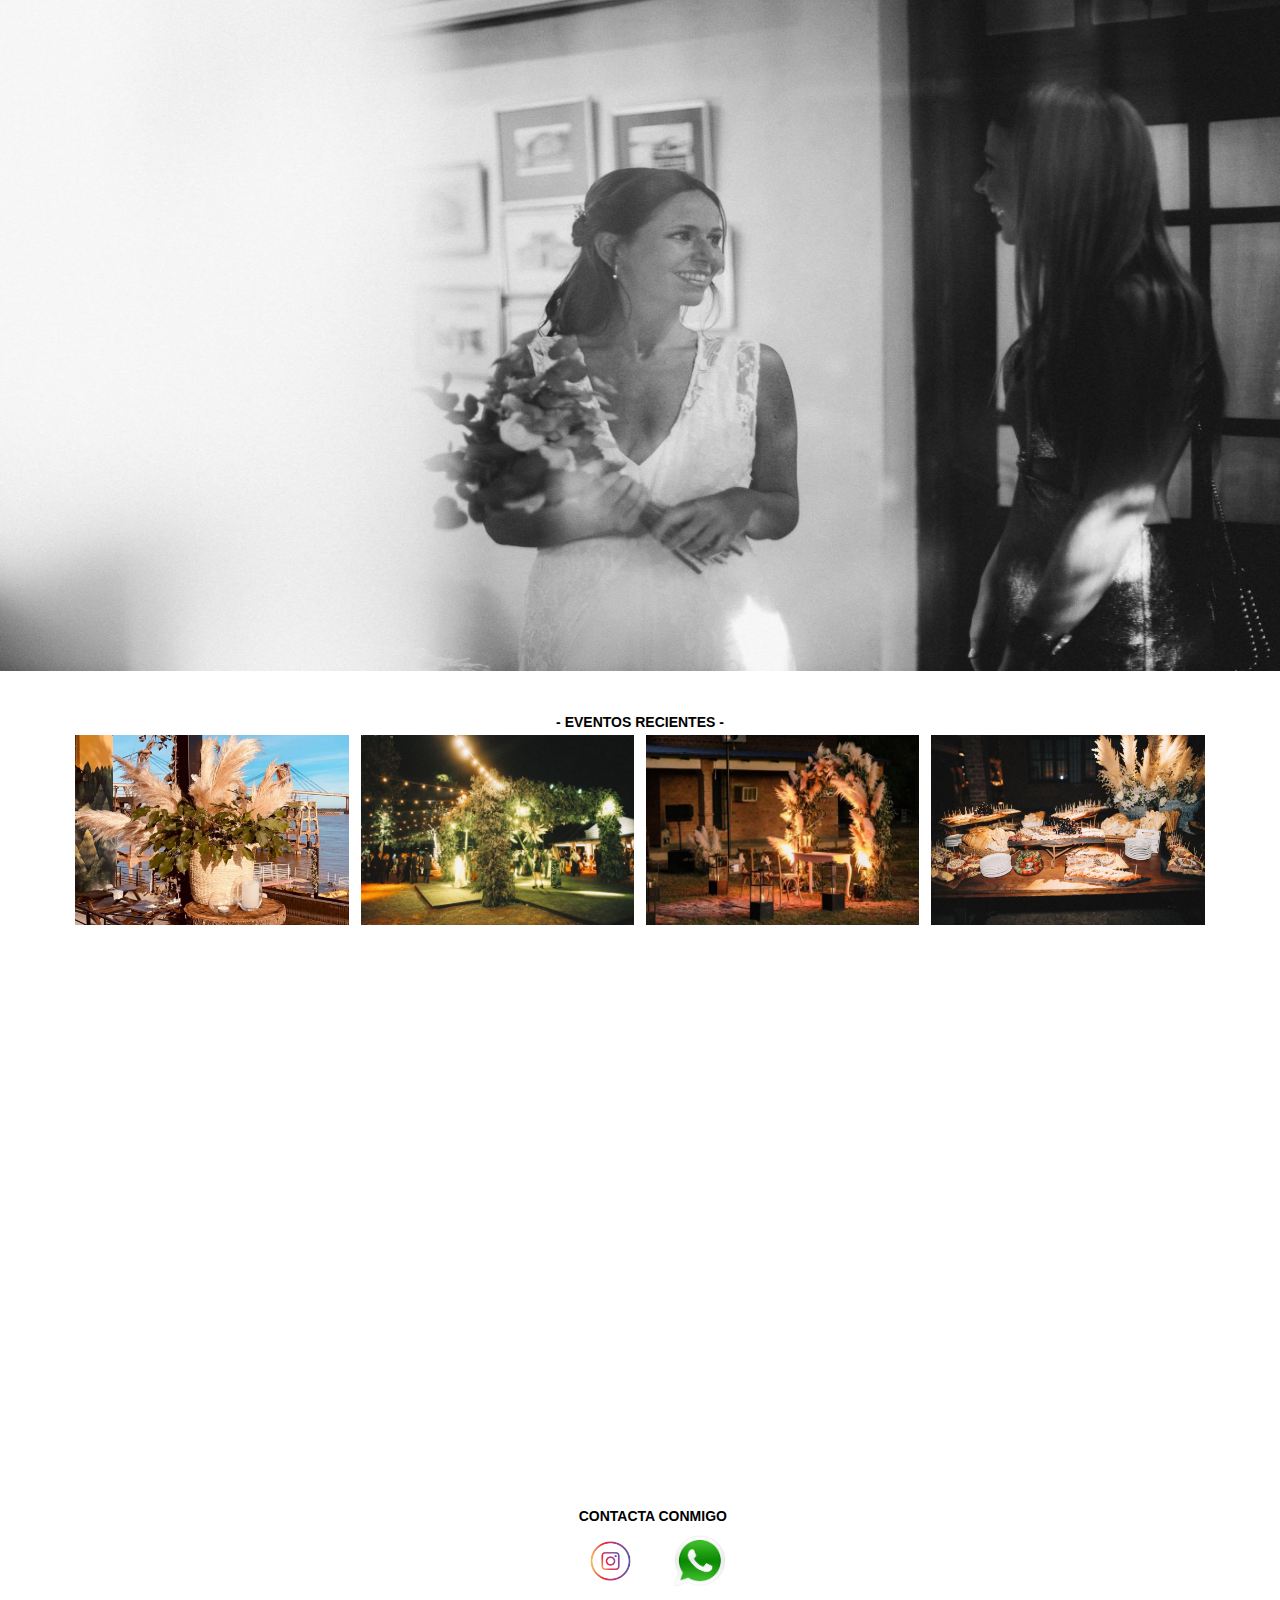
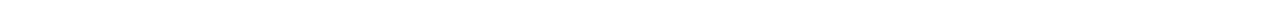
==== index.html @ c1db095c "cambios" ====
<!DOCTYPE html>
<html lang="en">
<head>
    <meta charset="UTF-8">
    <meta http-equiv="X-UA-Compatible" content="IE=edge">
    <meta name="viewport" content="width=device-width, initial-scale=1.0">
    <link href="https://cdn.jsdelivr.net/npm/bootstrap@5.2.0-beta1/dist/css/bootstrap.min.css" rel="stylesheet" integrity="sha384-0evHe/X+R7YkIZDRvuzKMRqM+OrBnVFBL6DOitfPri4tjfHxaWutUpFmBp4vmVor" crossorigin="anonymous">
    <meta name="description" content="Pagina Web de eventos, Web de casamientos, Wedding & Event Planners">
    <meta name="keywords" content="Casamientos, Wedding, Event, Eventos, Wedding planner, Event Planner">
    <title>BAB Eventos</title>
    <link rel="apple-touch-icon" sizes="180x180" href="./assets/img/favicon_io/apple-touch-icon.png">
    <link rel="icon" type="image/png" sizes="32x32" href="./assets/img/favicon_io/favicon-32x32.png">
    <link rel="icon" type="image/png" sizes="16x16" href="../assets/img/favicon_io/favicon-16x16.png">
    <link rel="manifest" href="./assets/img/favicon_io/site.webmanifest">
    <link rel="stylesheet" href="https://cdnjs.cloudflare.com/ajax/libs/animate.css/4.1.1/animate.min.css"/>
    <link href="https://unpkg.com/aos@2.3.1/dist/aos.css" rel="stylesheet">
    <link rel="stylesheet" href="../assets/style/home2.css">
</head>

<body>
  
  <!-- INICIO MAIN -->
  <main>
    <nav class="navbar navbar-expand-lg sticky-top .text-white">
      <div class="container-fluid "> 
        <a class="navbar-brand" href="../index.html">
          <img src="../assets/img/favicon_io/image2.png" alt="" width="75" height="75" class="d-inline-block">
        </a>
        <button class="navbar-toggler" type="button" data-bs-toggle="collapse" data-bs-target="#navbarSupportedContent" aria-controls="navbarSupportedContent" aria-expanded="false" aria-label="Toggle navigation">
          <span class="navbar-toggler-icon"></span>
        </button>
        <div class="collapse navbar-collapse" id="navbarSupportedContent">
          <ul class="navbar-nav me-auto mb-lg-0">
            <li class="nav-item dropdown">
              <a class="nav-link dropdown-toggle" role="button" data-bs-toggle="dropdown" aria-expanded="false">
                GALERIA
              </a>
                <ul class="dropdown-menu">
                  <li>
                    <li>
                      <a class="dropdown-item" href="./sections/eventos.html"> Eventos </a>
                    </li>
                  <li>
                    <a class="dropdown-item" href="./sections/servicios.html"> Deco & Servicios </a>
                  </li>
                </ul>
            <li class="nav-item">
                <a class="nav-link" href="./sections/faq.html">PREGUNTAS FRECUENTES</a>
              </li>
            <li class="nav-item">
              <a class="nav-link" aria-current="page" href="./sections/about.html">SOBRE BAB</a>
            </li>
            <li class="nav-item">
              <a class="nav-link" href="#contacto">CONTACTO</a>
            </li>
          </ul>
        </div>
      </div>
    </nav>
    
      <div class="main-img">
          <div class="contenedorimg  animate__animated animate__fadeIn">
            <img src="./assets/img/hor/preparativo_bn.jpeg" class="imgmain">
          </div>
       </div>


<!-- INICIO SECCION LO QUE HAGO -->
  <section>
      <div>
        <header>
          <h1 class="encabezado"> <a name="eventos">  - EVENTOS RECIENTES -  </a></h1>
        </header>
      </div>
      
        <div class="fotosmini" data-aos="fade-in" data-aos-easing="ease-out-cubic" data-aos-duration="2200">
          <div class="contenedorgrande">
            <div class="contenedor">
              <img class="img-sec" src="../assets/img/hor/deco_patagonia.jpeg" alt="">
            </div>
            <div class="contenedor">
              <img class="img-sec" src="../assets/img/hor/pergola.jpeg" alt="">
            </div>
          </div>
          <div class="contenedorgrande">
            <div class="contenedor">
              <img class="img-sec" src="../assets/img/hor/altar.jpeg" alt="">
            </div>
            <div class="contenedor">
              <img class="img-sec" src="../assets/img/hor/mesa_salada.jpeg" alt="" >
            </div>
          </div>
        </div>
      
  </section>

  <section>
    <div class="loquehago"> 
      <div class="imgdesc" data-aos="fade-right" data-aos-duration="2100">
        <img src="../assets/img/vert/preparativo.jpeg" class="preparativo" alt="">
      </div>

      <div data-aos="fade-up" data-aos-easing="ease-out-cubic" data-aos-duration="2000">
        <aside>
          <h2 class="descripcion">- LO QUE HAGO -</h2>
          <h2 class="descripcion">- Planificacion de Bodas & Eventos -</h2>
          <p class="parrafos"> Ocuparme de todos los trámites y decoración de exterior e interior, tratamientos de belleza, transporte, música, fotografía y vídeo, catering y mucho más. Le aconsejare sobre cómo mantener el equilibrio dentro de su presupuesto y seguir cumpliendo su idea de boda o evento. Haremos realidad el evento o boda que quieras. <br> <br> ¿Querés que tu día especial sea perfecto, sin estrés? ¡Todo lo que necesitas es un planificador de eventos!.</p><br>
          <h3 class="descripcion">- Encuentra el lugar ideal -</h3>
          <p class="parrafos">
          Te ayudaré a elegir el mejor lugar que se adapte a tu deseo, estilo, presupuesto, idea y sueño. Ya sea un evento pequeño con solo dos de ustedes o un par de amigos o si se trata de una boda o evento grande y lujosa
          </p><br>
          <h4 class="descripcion"> - Eventos Increibles - </h4>
          <p class="parrafos">Creo firmemente que cada pareja y cada boda es única. Deja que tu imaginación sea tu inspiración y asegúrese de compartir sus ideas y deseos conmigo para poder cumplirlos juntos. Cada evento es un desafío para crear cosas nuevas¿Empezamos a planificarlo?
          </p>
        </aside>
    </div>
    </div>
  
  </main>


  <!--INICIO CONTACTO-->
  <footer>
      <div class="contacto">
          <h5 class="titlecontacto"> <a name="contacto"></a> CONTACTA CONMIGO </h5>
          <div>
            <ul class="textcontacto">
              <li>
                <a href="https://www.instagram.com/bab_eventos/" target="blank"> <img src="../assets/img/favicon_io/instagrampng.png" class="imgcontacto" alt=""></a>
              </li>
              <li>
                <a href="https://walink.co/dd7690" target="blank"><img src="../assets/img/favicon_io/wpp.png" class="imgcontacto" alt=""></a>
              </li>
            </ul>
        </div>
      </div>
  </footer>
 




<!--SCRIPTS-->

    <script src="https://cdn.jsdelivr.net/npm/bootstrap@5.2.0-beta1/dist/js/bootstrap.bundle.min.js" integrity="sha384-pprn3073KE6tl6bjs2QrFaJGz5/SUsLqktiwsUTF55Jfv3qYSDhgCecCxMW52nD2" crossorigin="anonymous"></script>
    <script src="./assets/script/script.js"></script>
    <script src="https://unpkg.com/aos@2.3.1/dist/aos.js"></script>
    <script>
      AOS.init();
    </script>


</body>
</body>
</html>
---- assets/style/home2.css ----
*{
    margin: 0;
    box-sizing:border-box;
    font-family: sans-serif;
}

.navbar{
    background-color: rgba(255, 255, 255, 0.808);
    height: 80px;
    margin-bottom: 1.5%;
    text-align: center;
    justify-content: center;
}

.dropdown-menu{
    font-size: 15px;
}
.iconobab{
    width:85px;
    height:75px; 
}

div.container-fluid{
    width: 100%;
}

.collapse.navbar-collapse{
    background-color:0;
}

a:hover .imgcontacto {
    transition:all .5s ease-in-out;
}


a.nav-link:hover{

    color: rgb(0, 0, 0);
    -webkit-text-stroke: 0.2px rgb(255, 255, 255);
    transition:all .5s ease-in-out
}


.nav-link{
    color: rgb(0, 0, 0);
    -webkit-text-stroke: 0.5px rgb(255, 255, 255);
    font-size: 16px;
    margin-top: 6px;
    font-weight: 600;
    text-align: center;
    
}

.main-img{
    display: flex;
    flex-direction: row;
    width: 100%;
    justify-content: space-around;
    padding: auto;
    margin-top: -10%;
    margin-bottom: 3%;
}

.contenedorimg{
    width: 100%;
    height: 80%;
}

.imgmain{
    width: 100%;
    height: 700px;
}

.titulobio{
    text-align: center;
}

.fotosmini{
    display: flex ;
    flex-wrap: wrap;
    flex-direction: row;
    margin-bottom: 1rem;
    align-items: center;
    justify-content: center;
}

.contenedorgrande{
    display: flex;
    flex-direction: row;

}

.contenedor{
   width: 100%;
   margin:1%;
   height: 190px;
}

.img-sec{
    width: 100%;
    height:100%;
}


.encabezado{
    font-size: 14px;
    font-weight: bold;
    color: black;
    text-align: center;
}


.descripcion{
    color: black;
    font-weight: bold;
    font-size: 13px;
    text-justify: auto;
    width: 90%;
    margin-left: 5%;
    margin-bottom: 2%;
    margin-top: 4%;
}

.parrafos{
    text-align:justify;
    color: black;
    font-size: 13px;
    text-justify: auto;
    width: 90%;
    margin-left: 5%;
}

.loquehago{
    display: flex;
    flex-direction: row;
    justify-content: space-evenly;
    margin: 1%;
    padding: 1%;
}

.preparativo {
    width: 100%;
    height: 100%;
}


.imgcontacto{
    width: 6%;
    height: 6%;
    padding:10px ;
    
}

.contacto{
    display:inline;
    color: black;
    text-align: center;
}

.titlecontacto{
    text-align: center;
    font-size: 14px;
    font-weight: bold;
    color: black;
    margin-left: 2%;
}

.fotoeventos{
    display: flex;
    margin-top: 3%;
    margin-bottom: 3%;
}

.galeria{
    display: flex;
    align-items: center;
    justify-content: center;
}

.galeriafaq{
    margin-top: 5%;
    margin-bottom: 5%;
}

.imgfaq{
    height: 500px;
}
.preparativofaq{
    width: 300px;
}

ul {
    list-style-type: none;
    text-align: center;
  }
  
  li {
    display: inline;
    margin-right: 10px;
  }

  footer{
    margin-top: 3%;
    align-items: center;
  }


.galeria{
    display: flex;
    align-items: center;
    justify-content: center;
}


.galeriaimg{
    width: 550px;
    height: 380px;
    align-items: center;
    margin: auto;
}

main.galeria{
    display: flex;
    flex-wrap: wrap;
    align-items: center;
    justify-content: center;
    color: black;
}

img.galeriaimg{
    margin-bottom: 5%;
}

.aboutme{
    width: 70%;
    padding: auto;

}

.sobremi{
    text-align:justify;
    
}

.bio{
    display: flex;
    flex-wrap: wrap;
    align-items: center;
    justify-content: center;
    text-align: center;
}

.titulobio{
    margin-top: 5%;
    font-size: 15px;
    font-weight: bold;
}


@media only screen and (max-width:990px) {
  
    .navbar.navbar-expand-lg.sticky-top.text-white{
        background-color: rgb(0, 0, 0);
    }

    .navbar{
        margin-bottom: 5%;
        background-color: white;
    }

    a.nav-link{
        background-color: white;
        color: black;
    }

     .iconobab{
        width:100px;
        height:90px; 
    }

    button.navbar-toggler.collapsed{
        background-color: white;
    }

    div.container-fluid{background-color: white;}

     .contenedor{
        width: 100%;
     }

     .contenedorimg{
        height: 100%;
     }

     .fotosmini{
        flex-direction: column;
     }

     .fotoeventos{
        display: flex;
        width: 100%;
     }

    
    .imgmain{
        width: 100%;
        height: 70%;
      }

    .img-sec{
        width: 100%;
        height: 100%;
      }

    .contenedor{
        width: 100%;
    }

    .row{
        display: flex;
        flex-direction: column;
    }

    .loquehago{
        display: flex;
        flex-direction: column;
    }

    .galeriaimg{
        width:90%;
        height:90%;
      }

      
    .aboutme{
        width: 250px;
        padding: auto;
        padding: 0 auto; 
        }
 }

 @media only screen and (max-width:768px) {
    .navbar.navbar-expand-lg.sticky-top.text-white{
        background-color: rgb(0, 0, 0);
    }

    .navbar{
        margin-bottom: 5%;
        background-color: white;
    }

    a.nav-link{
        background-color: white;
        color: black;
    }

     .iconobab{
        width:100px;
        height:90px; 
    }

    button.navbar-toggler.collapsed{
        background-color: white;
    }

    div.container-fluid{background-color: white;}


     .fotosmini{
        display: flex;        
     }

     .contenedorgrande{
        justify-content: center;
        align-items: center;
     }

     .contenedor{
        width: 30%;
        height: 15%;
        display: flex;
        flex-direction: row;
     }

     .contenedorimg{
        width: 100%;
        height: 100%;
     }



     .main-img{
        display: flex;
        flex-direction: column;
        width: 100%;
        align-items: center;
        overflow: hidden;
    }

    .imgmain{
        width: 100%;
        height: 70%;
        margin-bottom: 5%;
      }

    .img-sec{
       width: 100%;
      }

    .imgcontacto{
        width: 15%;
    }

    footer{
        align-items: center;
    }

    .galeriaimg{
        width:100%;
        height:100%;
      }

    .fotoeventos{
        width: 90%;
        height: 90%;
        align-items: center;
    }

    .row.row-cols-2.justify-content-evenly{
        align-items: center;
        justify-content: center;
    }


    .aboutme{
        width: 350px;
        padding: auto;

        }
 }



 @media only screen and (max-width:425px) {
     
    .navbar.navbar-expand-lg.sticky-top.text-white{
        background-color: rgb(0, 0, 0);
    }

    .navbar{
        margin-bottom: 15%;
        background-color: white;
    }

    a.nav-link{
        background-color: white;
        color: black;
    }

    button.navbar-toggler.collapsed{
        background-color: white;
    }

    div.container-fluid{background-color: white;}

    .main-img{
        display: flex;
        flex-direction: column;
        width: 100%;
        align-items: center;
        overflow: hidden;
    }
    
    .imgmain{
        width: 100%;
        height: 300px;
        margin-bottom: 2%;
    }

    .contenedorimg{
        width: 100%;
        height: 100%;
    }
    
   
    .fotosmini{
        flex-direction:row;
        width: 100%;
        align-items: flex-start;

    }

   
    .contenedorgrande{
        display: flex;
        flex-wrap: wrap;
        flex-direction: row;
        width: 100%;
        height: 100%;
        justify-content: space-evenly;
        margin-left: -5%;
        align-items: center;
    }


    .loquehago{
        display: flex;
        flex-direction: column;
    }

    .galeriaimg{
        width:100%;
        height:100%;
        justify-content: center;
      }

    img.aboutme{
        width: 100%;
        padding: auto;
        margin-left: 0px;

        }

    .row.row-cols-2.justify-content-evenly{
        display: flex;
        flex-direction: column;
        align-content: center;
    }

    .fotoeventos{
        width: 90%;
    }


    .imgcontacto{
        width: 20%;
    }

    .img-sec{
        height: 100px;
        width: 150px;
    }

    footer{
        margin-top: 10%;
        align-items: center;
    }

    .aboutme{
        width: 200px;
        margin-left:-18%;

        }


 }
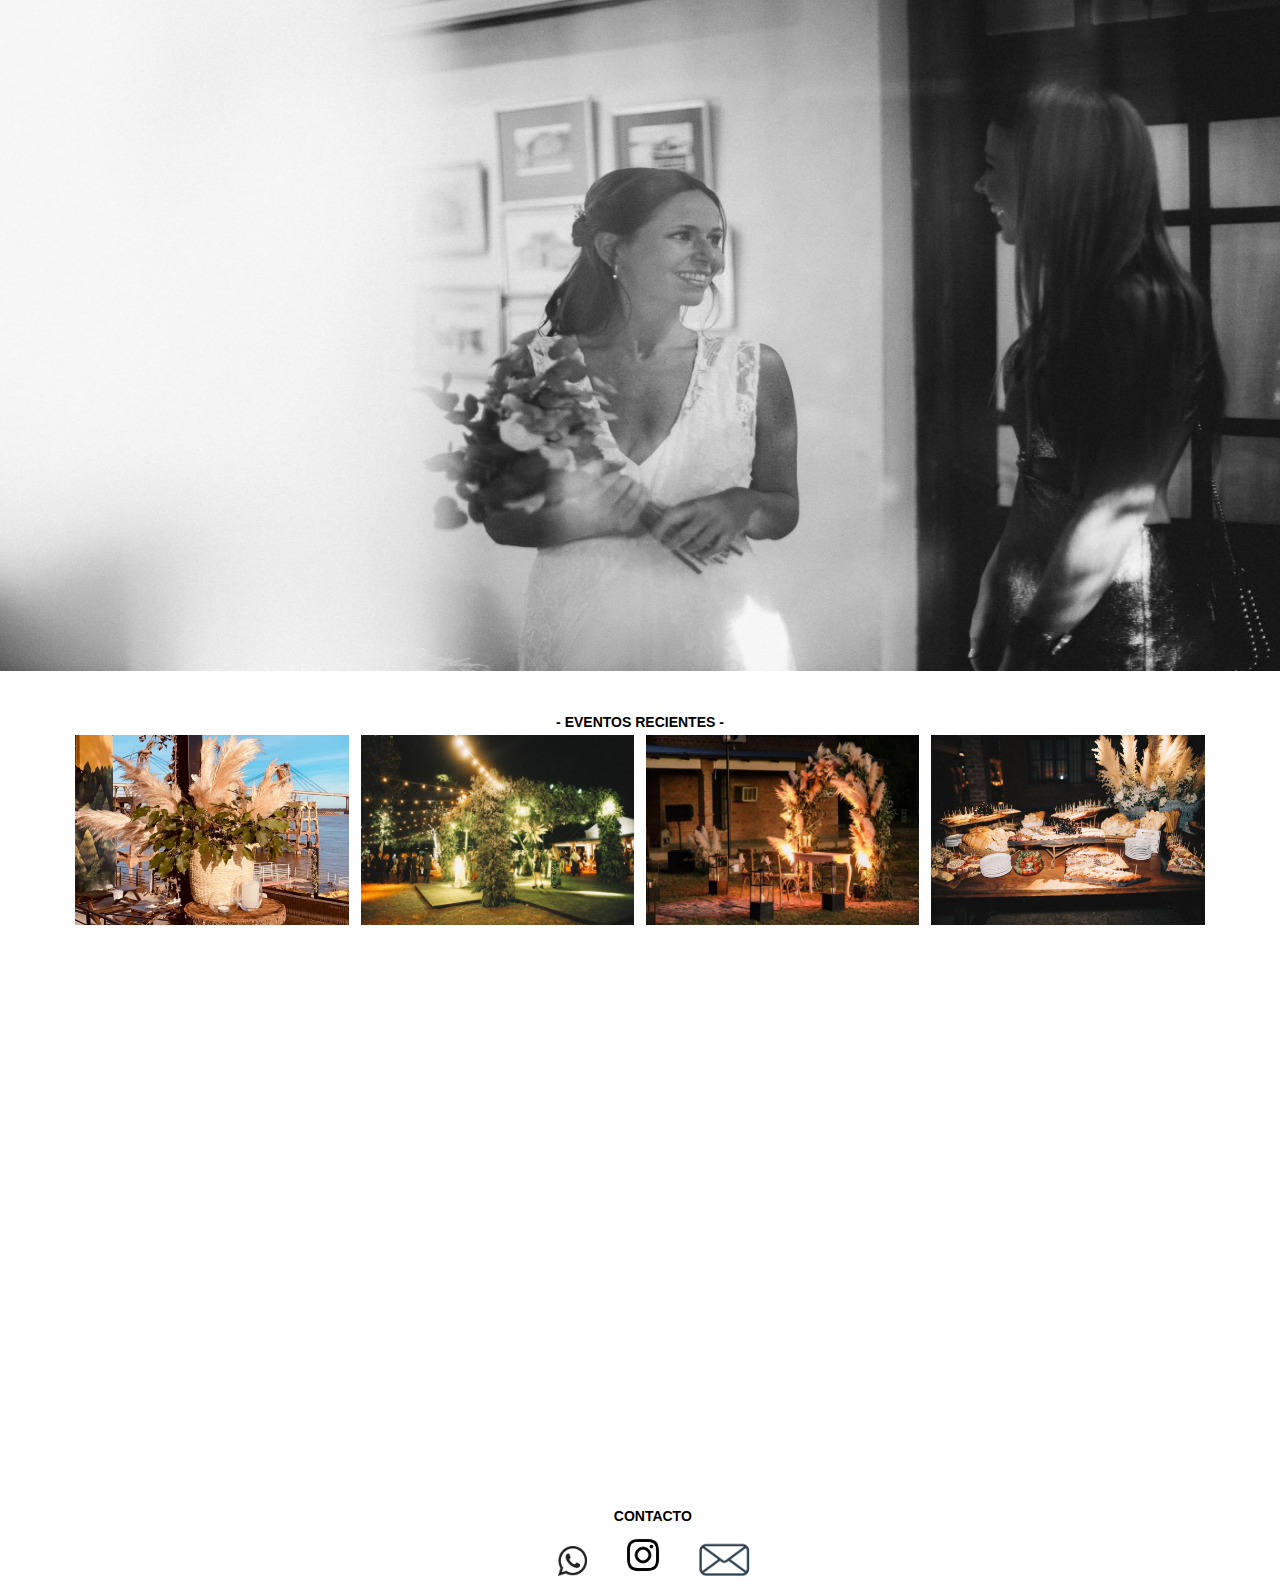
==== commit 50c66692: "cambios" ====
--- a/index.html
+++ b/index.html
@@ -122,14 +122,17 @@
   <!--INICIO CONTACTO-->
   <footer>
       <div class="contacto">
-          <h5 class="titlecontacto"> <a name="contacto"></a> CONTACTA CONMIGO </h5>
+          <h5 class="titlecontacto"> <a name="contacto"></a> CONTACTO </h5>
           <div>
             <ul class="textcontacto">
               <li>
-                <a href="https://www.instagram.com/bab_eventos/" target="blank"> <img src="../assets/img/favicon_io/instagrampng.png" class="imgcontacto" alt=""></a>
+                <a href="https://walink.co/dd7690" target="blank"><img src="./assets/img/favicon_io/wap.png" class="imgcontacto2" alt=""></a>
               </li>
               <li>
-                <a href="https://walink.co/dd7690" target="blank"><img src="../assets/img/favicon_io/wpp.png" class="imgcontacto" alt=""></a>
+                <a href="https://www.instagram.com/bab_eventos/" target="blank"> <img src="./assets/img/favicon_io/instagr.png" class="imgcontacto3" alt=""></a>
+              </li>
+              <li>
+                <a href="https://www.instagram.com/bab_eventos/" target="blank"> <img src="./assets/img/favicon_io/email-inverted.jpg" class="imgcontacto" alt=""></a>
               </li>
             </ul>
         </div>
--- a/assets/style/home2.css
+++ b/assets/style/home2.css
@@ -147,15 +147,28 @@
 .imgcontacto{
     width: 6%;
     height: 6%;
+    padding:5px ;
+    
+}
+
+.imgcontacto2{
+width: 4%;
+height: 4%;
+padding:10px ;
+}
+
+.imgcontacto3{
+    width: 5%;
+    height: 5%;
     padding:10px ;
-    
-}
-
+    }
+    
+    
 .contacto{
     display:inline;
     color: black;
     text-align: center;
-}
+    }
 
 .titlecontacto{
     text-align: center;
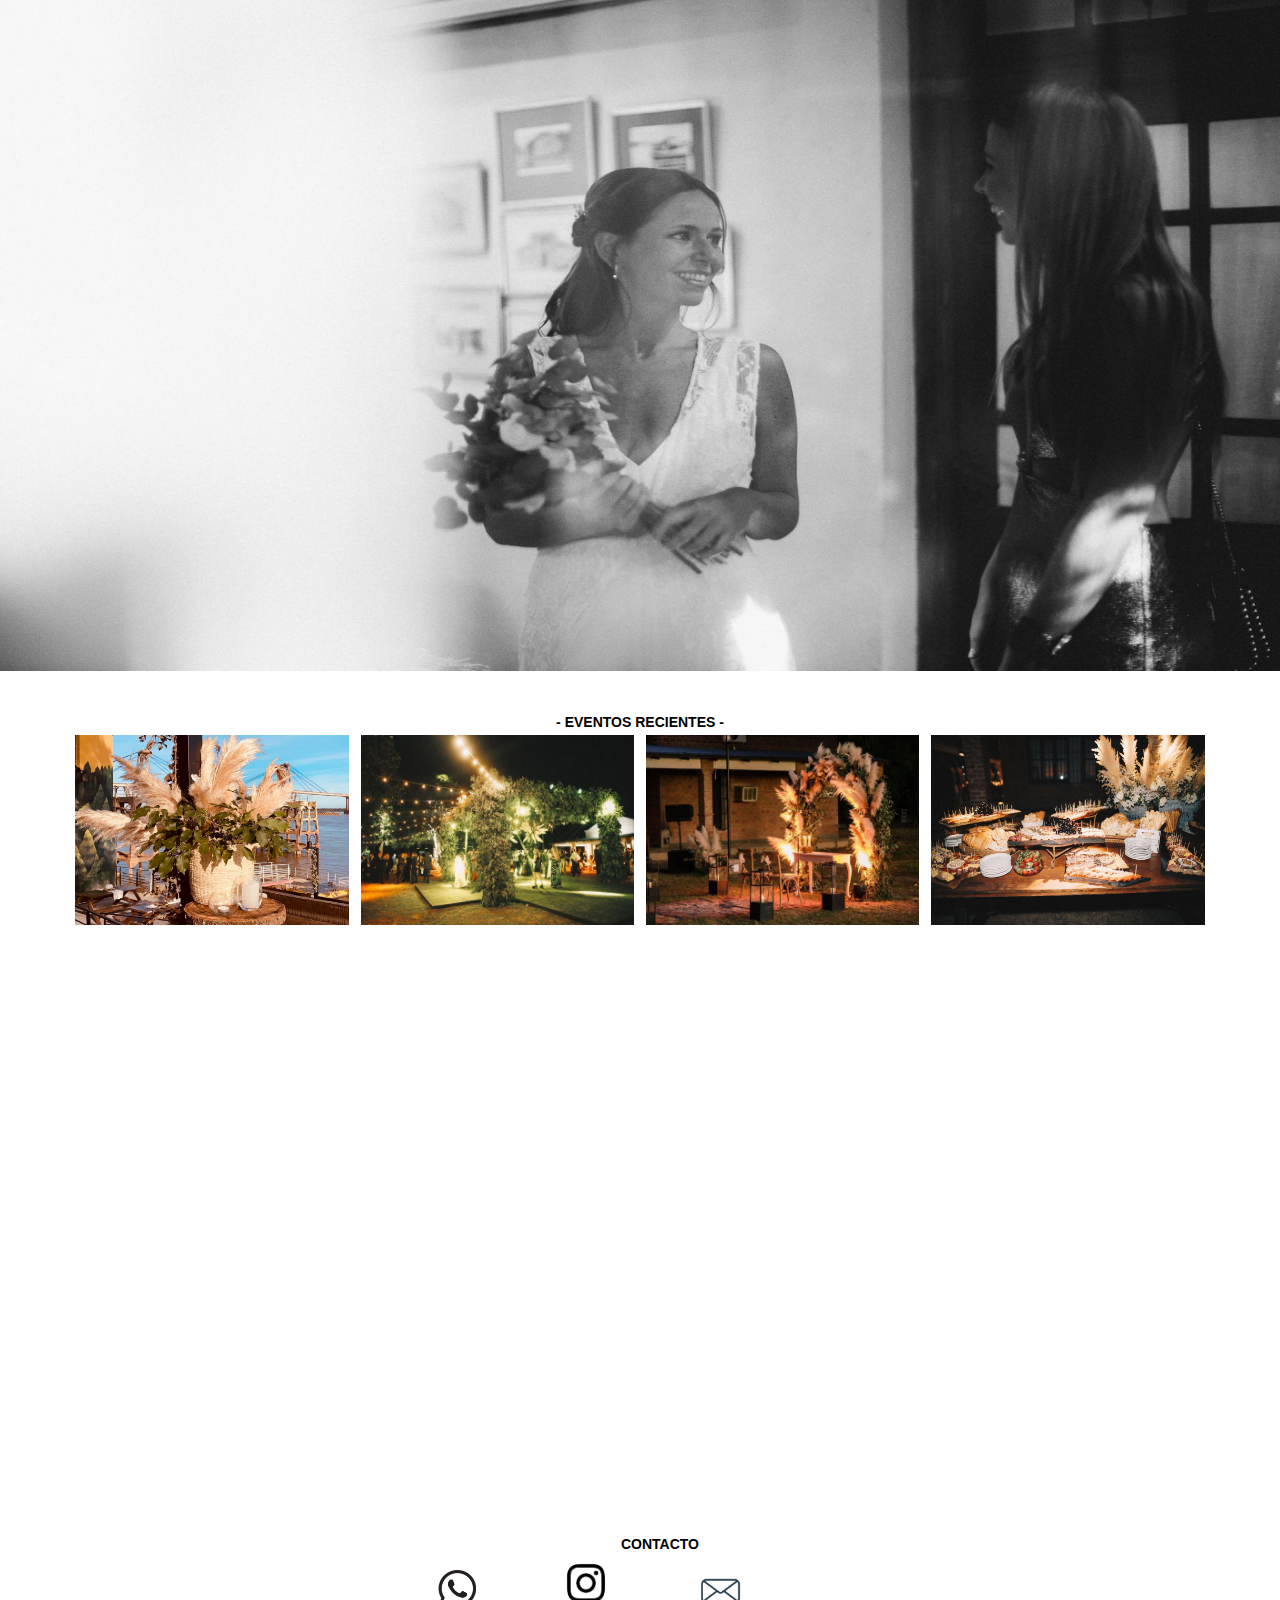
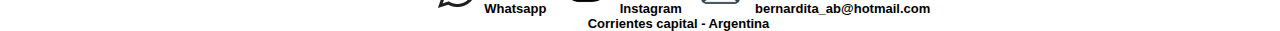
==== commit 93313e72: "parrafos" ====
--- a/index.html
+++ b/index.html
@@ -121,22 +121,27 @@
 
   <!--INICIO CONTACTO-->
   <footer>
-      <div class="contacto">
-          <h5 class="titlecontacto"> <a name="contacto"></a> CONTACTO </h5>
-          <div>
-            <ul class="textcontacto">
+    <div class="contacto">
+      <ul class="textcontacto">
+          <h5 class="titlecontacto"> 
+            <a name="contacto" class="titlecontacto">CONTACTO</a>  
+            </h5>
+            <ul id="lista1">
               <li>
-                <a href="https://walink.co/dd7690" target="blank"><img src="./assets/img/favicon_io/wap.png" class="imgcontacto2" alt=""></a>
+                <a href="https://walink.co/dd7690" target="blank"><img src="./assets/img/favicon_io/wap.png" class="imgcontacto2" alt=""> Whatsapp </a>
               </li>
               <li>
-                <a href="https://www.instagram.com/bab_eventos/" target="blank"> <img src="./assets/img/favicon_io/instagr.png" class="imgcontacto3" alt=""></a>
+                <a href="https://www.instagram.com/bab_eventos/" target="blank"> <img src="./assets/img/favicon_io/instagr.png" class="imgcontacto3" alt=""> Instagram </a>
               </li>
               <li>
-                <a href="https://www.instagram.com/bab_eventos/" target="blank"> <img src="./assets/img/favicon_io/email-inverted.jpg" class="imgcontacto" alt=""></a>
+                <img src="./assets/img/favicon_io/email-inverted.jpg" class="imgcontacto" alt=""> bernardita_ab@hotmail.com <br>Corrientes capital - Argentina
               </li>
-            </ul>
-        </div>
+
+          </ul>
+ 
       </div>
+
+
   </footer>
  
 
--- a/assets/style/home2.css
+++ b/assets/style/home2.css
@@ -4,6 +4,28 @@
     font-family: sans-serif;
 }
 
+footer{
+    margin-top: 5%;
+}
+
+footer a{
+    color: #000000;
+    text-decoration: none;
+    display: inline;
+}
+
+p.parrafos{
+    font-size: 15px;
+}
+
+h2.descripcion{
+    font-size: 16px;
+}
+
+h3.descripcion{
+    font-size: 16px;
+}
+
 .navbar{
     background-color: rgba(255, 255, 255, 0.808);
     height: 80px;
@@ -30,6 +52,11 @@
 
 a:hover .imgcontacto {
     transition:all .5s ease-in-out;
+}
+
+
+ul.dropdown-menu.show{
+    text-align: center;
 }
 
 
@@ -145,37 +172,54 @@
 
 
 .imgcontacto{
-    width: 6%;
-    height: 6%;
+    width: 5%;
+    height: 5%;
     padding:5px ;
-    
 }
 
 .imgcontacto2{
-width: 4%;
-height: 4%;
-padding:10px ;
+    width: 4%;
+    height: 4%;
+    padding:5px ;
 }
 
 .imgcontacto3{
     width: 5%;
     height: 5%;
-    padding:10px ;
+    padding:5px ;
     }
     
-    
+#lista1 {
+    font-family:Arial;
+    font-weight:bold;
+    font-size:13px;
+}
+.separador {
+    color:gray;
+}
+#lista1 li {
+    display:inline;
+    padding-left:3px;
+    padding-right:3px;
+}
+
 .contacto{
     display:inline;
     color: black;
     text-align: center;
+    text-decoration: none;
+    margin-left: -5%;
     }
 
 .titlecontacto{
+    text-decoration: none;
+    color: black;
     text-align: center;
     font-size: 14px;
     font-weight: bold;
     color: black;
-    margin-left: 2%;
+    display: inline;
+    margin-bottom: 2%;
 }
 
 .fotoeventos{
@@ -208,15 +252,10 @@
   }
   
   li {
-    display: inline;
-    margin-right: 10px;
+    display: flex;
+    flex-direction: column;
+   
   }
-
-  footer{
-    margin-top: 3%;
-    align-items: center;
-  }
-
 
 .galeria{
     display: flex;
@@ -268,6 +307,8 @@
     font-size: 15px;
     font-weight: bold;
 }
+
+
 
 
 @media only screen and (max-width:990px) {
@@ -350,6 +391,28 @@
         padding: auto;
         padding: 0 auto; 
         }
+
+        
+        
+    img.imgcontacto3{
+        width: 8%;
+    }
+
+    img.imgcontacto{
+        width: 9%;
+    }
+
+    img.imgcontacto2{
+        width: 6%;
+    }
+
+    ul#lista1{
+        margin-left: -15%;
+    }
+    
+    ul.dropdown-menu.show{
+        text-align: center;
+    }
  }
 
  @media only screen and (max-width:768px) {
@@ -425,8 +488,10 @@
     }
 
     footer{
-        align-items: center;
-    }
+        display: flex;
+        align-items: flex-end;
+    }
+
 
     .galeriaimg{
         width:100%;
@@ -450,7 +515,29 @@
         padding: auto;
 
         }
+
+        
+    img.imgcontacto3{
+        width: 6%;
+    }
+
+    img.imgcontacto{
+        width: 7%;
+    }
+
+    img.imgcontacto2{
+        width: 5%;
+    }
+
+    ul#lista1{
+        margin-left: -15%;
+    }
+
+    ul.dropdown-menu.show{
+        text-align: center;
+    }
  }
+
 
 
 
@@ -555,8 +642,9 @@
     }
 
     footer{
+        display: flex;
         margin-top: 10%;
-        align-items: center;
+        align-items: flex-end;
     }
 
     .aboutme{
@@ -566,4 +654,31 @@
         }
 
 
- }+    ul#lista1{
+        margin-left: -15%;
+        display: flex;
+        flex-direction:column;    
+    }
+
+    .fotosmini{
+        margin-left: -6%;
+    }
+
+    img.imgcontacto3{
+        width: 11%;
+    }
+
+    img.imgcontacto{
+        width: 13%;
+    }
+
+    img.imgcontacto2{
+        width: 9%;
+    }
+
+    ul.dropdown-menu.show{
+        text-align: center;
+    }
+
+ }
+ 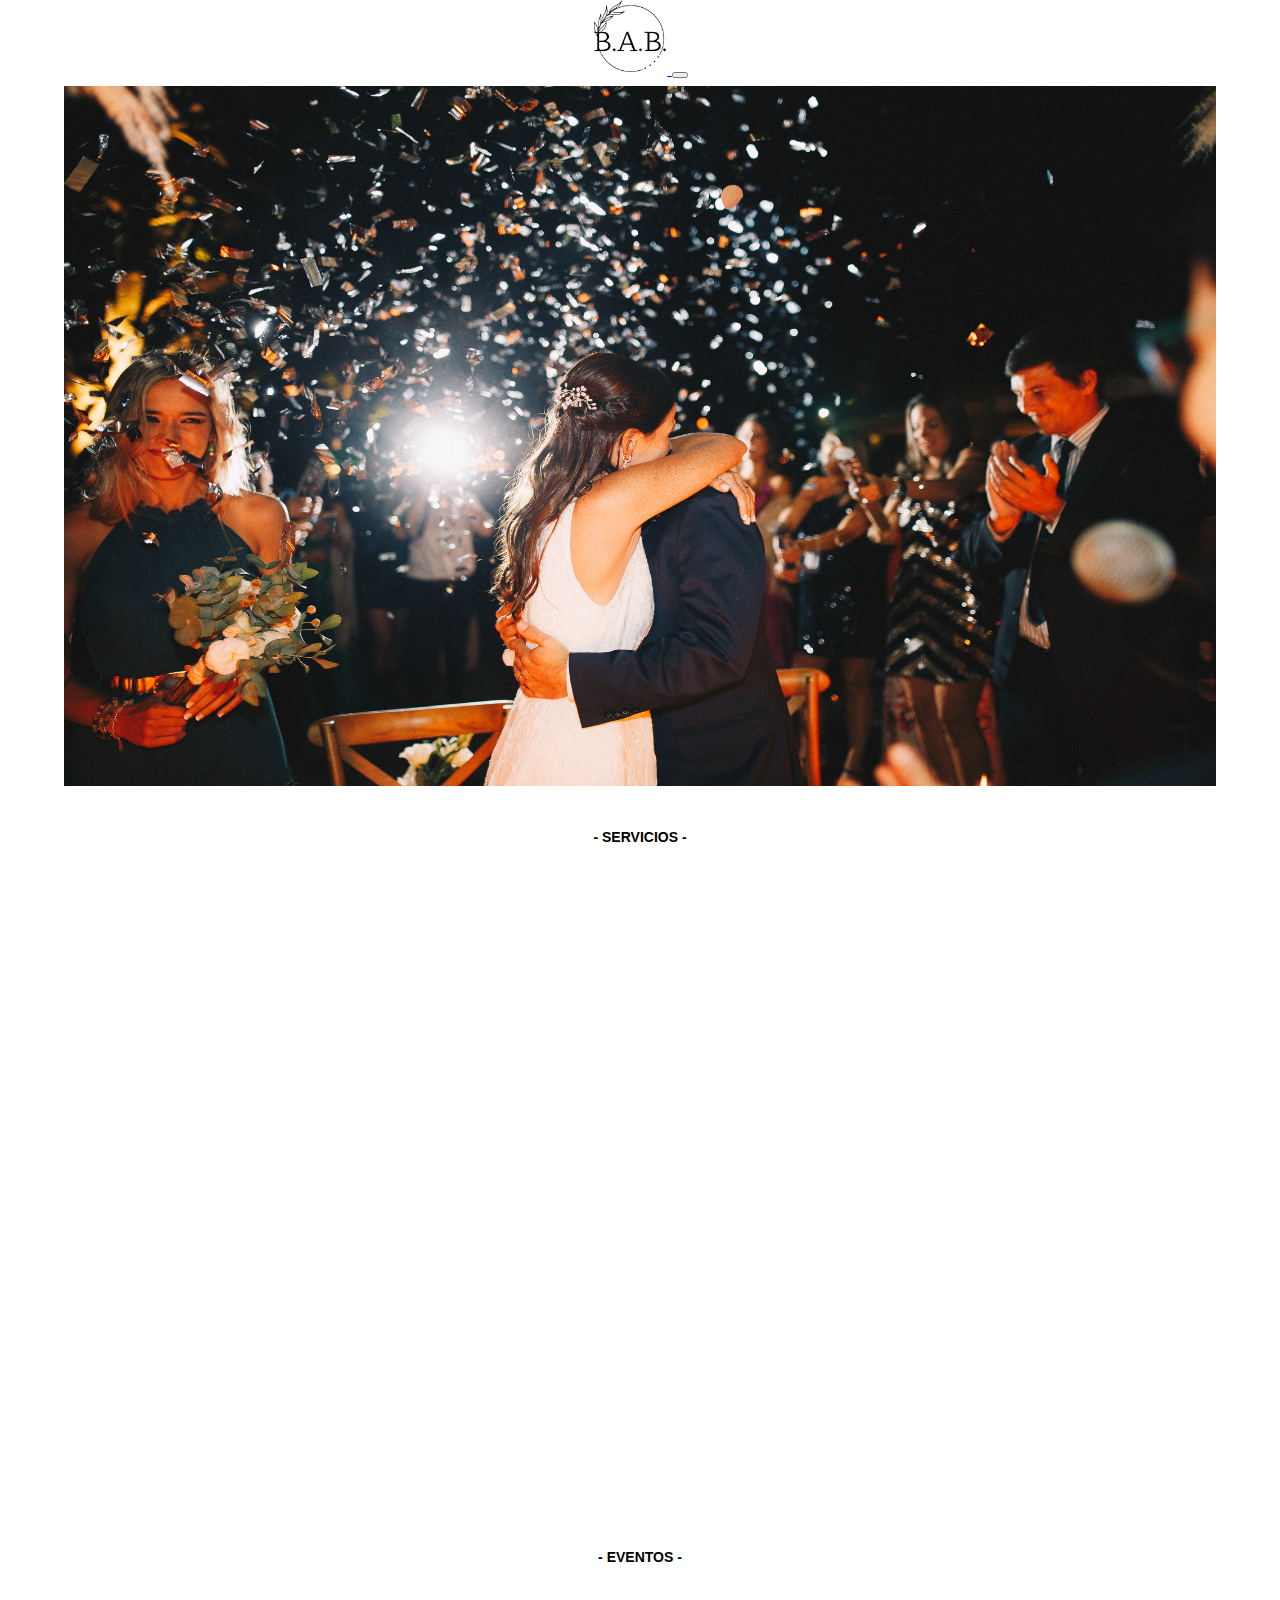
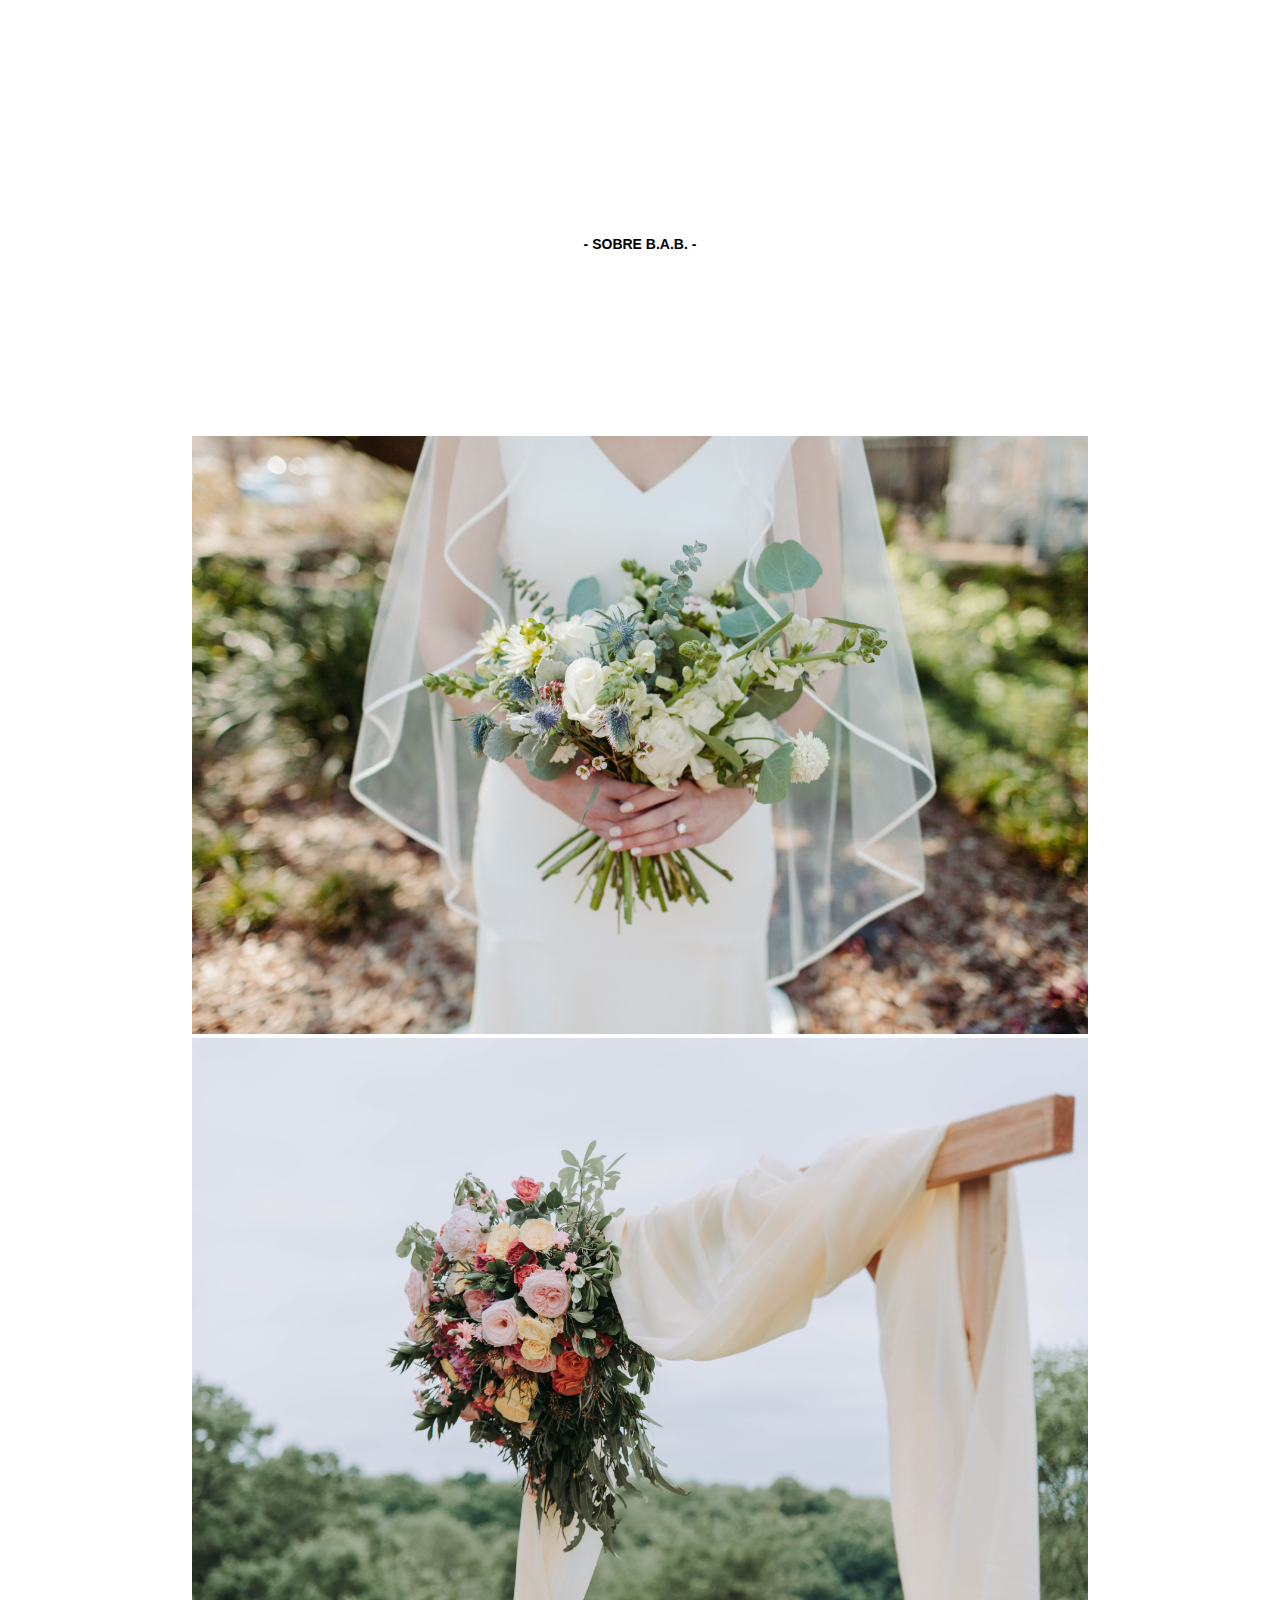
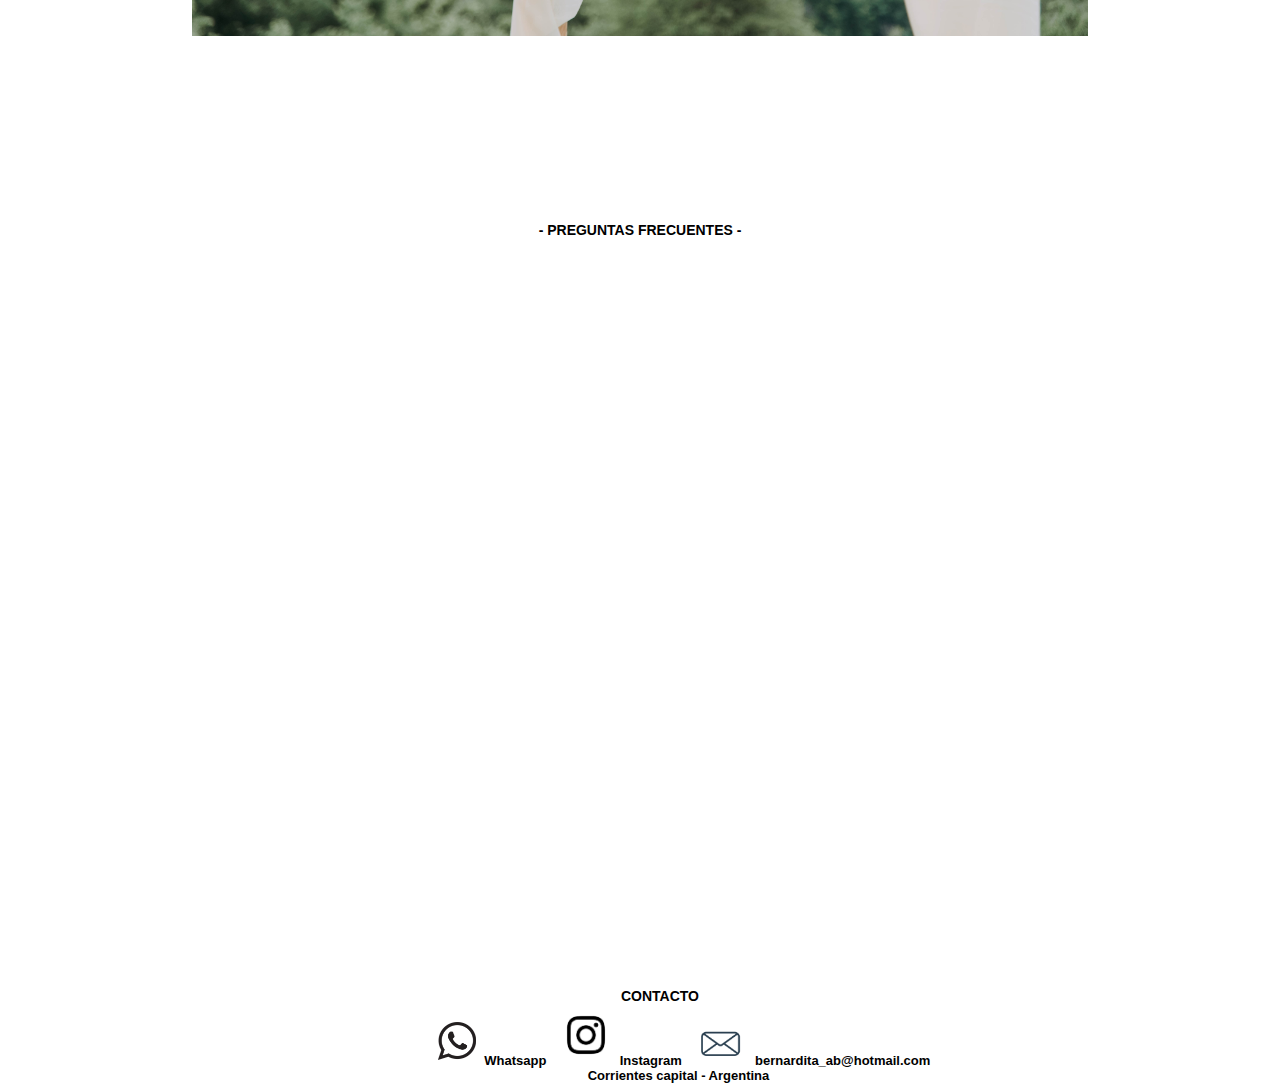
==== commit dd6ba83d: "cambios index" ====
--- a/index.html
+++ b/index.html
@@ -31,24 +31,17 @@
         </button>
         <div class="collapse navbar-collapse" id="navbarSupportedContent">
           <ul class="navbar-nav me-auto mb-lg-0">
-            <li class="nav-item dropdown">
-              <a class="nav-link dropdown-toggle" role="button" data-bs-toggle="dropdown" aria-expanded="false">
-                GALERIA
-              </a>
-                <ul class="dropdown-menu">
-                  <li>
-                    <li>
-                      <a class="dropdown-item" href="./sections/eventos.html"> Eventos </a>
-                    </li>
-                  <li>
-                    <a class="dropdown-item" href="./sections/servicios.html"> Deco & Servicios </a>
-                  </li>
-                </ul>
-            <li class="nav-item">
-                <a class="nav-link" href="./sections/faq.html">PREGUNTAS FRECUENTES</a>
-              </li>
-            <li class="nav-item">
-              <a class="nav-link" aria-current="page" href="./sections/about.html">SOBRE BAB</a>
+            <li class="nav-item">
+              <a class="nav-link" aria-current="page" href="#servicios">SERVICIOS</a>
+            </li>
+            <li class="nav-item">
+              <a class="nav-link" aria-current="page" href="#eventos">EVENTOS</a>
+            </li>
+            <li class="nav-item">
+              <a class="nav-link" aria-current="page" href="#about">SOBRE BAB</a>
+            </li>
+            <li class="nav-item">
+                <a class="nav-link" href="#faq">PREGUNTAS FRECUENTES</a>
             </li>
             <li class="nav-item">
               <a class="nav-link" href="#contacto">CONTACTO</a>
@@ -60,19 +53,55 @@
     
       <div class="main-img">
           <div class="contenedorimg  animate__animated animate__fadeIn">
-            <img src="./assets/img/hor/preparativo_bn.jpeg" class="imgmain">
+            <img src="./assets/img/galeria/eventos/angeles-nahuel/Angeles_NahuelCivil-131.jpg" class="imgmain">
           </div>
        </div>
 
 
-<!-- INICIO SECCION LO QUE HAGO -->
+<!-- INICIO SERVICIOS -->
+
+<section>
+  <header>
+    <h1 class="encabezado"> <a name="servicios">  - SERVICIOS -  </a></h1>
+  </header>
+  <div class="loquehago"> 
+    <div class="imgdesc" data-aos="fade-right" data-aos-duration="2100">
+      <img src="./assets/img/galeria/eventos/angeles-nahuel/Angeles_NahuelBack-51.jpg" class="preparativo" alt="">
+    </div>
+    
+    <div data-aos="fade-up" data-aos-easing="ease-out-cubic" data-aos-duration="2000">
+      <aside>
+        <h2 class="descripcion">- Wedding Planner -</h2>
+        <p class="parrafos"> En BAB nos encargamos de planificar, organizar y ejecutar todo para el día de su casamiento sea inolvidable y que sólo tengan que encargarse de disfrutar. 
+          Cada pareja y cada boda son únicas, por eso en BAB nos caracterizamos por realizar un acompañamiento personalizado a quienes nos confían este evento tan importante y significativo. <br><br>
+          Buscamos todo lo que necesitan para ese día; desde el lugar, el catering, música, fotografía, video, decoración, vestimenta, maquillaje, peinado, y cualquier otro requerimiento; ofreciéndoles una amplia gama de opciones para que elijan entre las que más les gusten y que se ajusten a su presupuesto.
+          <br><br>
+          Nuestro servicio de wedding planner incluye tanto la planificación y organización de la boda, con todos los detalles previos, como también la ejecución de todo lo pautado para ese día a través de nuestra coordinación en el evento.
+          </p> 
+        <h3 class="descripcion">- Otros eventos -</h3>
+        <p class="parrafos">
+          En BAB te ofrecemos la planificación, organización y ejecución de otro tipo de eventos, como cumpleaños, baby shower, bautismos, eventos empresariales e institucionales. Te ayudamos a optimizar tiempo y opciones a través del asesoramiento personalizado, brindándote todas las alternativas para que tengas la posibilidad de elegir de acuerdo a lo deseado y al presupuesto destinado.
+        </p>
+        <h4 class="descripcion"> - Decoración - </h4>
+        <p class="parrafos">En BAB reconocemos la importancia y el impacto que una ambientación pensada y diseñada tiene en un evento. Es por esto que ofrecemos el servicio de decoración, para que tu evento se destaque y le demos la impronta que buscas a través de la ornamentación.
+
+        </p>
+      </aside>
+    </div>
+  </div>
+  <br><br>
+
+  <!-- INICIO EVENTOS -->
+
+
+
   <section>
       <div>
         <header>
-          <h1 class="encabezado"> <a name="eventos">  - EVENTOS RECIENTES -  </a></h1>
+          <h1 class="encabezado"> <a name="eventos">  - EVENTOS -  </a></h1>
         </header>
       </div>
-      
+      <br>
         <div class="fotosmini" data-aos="fade-in" data-aos-easing="ease-out-cubic" data-aos-duration="2200">
           <div class="contenedorgrande">
             <div class="contenedor">
@@ -93,30 +122,100 @@
         </div>
       
   </section>
-
-  <section>
-    <div class="loquehago"> 
-      <div class="imgdesc" data-aos="fade-right" data-aos-duration="2100">
-        <img src="../assets/img/vert/preparativo.jpeg" class="preparativo" alt="">
-      </div>
-
+  </main>
+
+<br><br>
+  
+
+<!-- INICIO SOBRE NOSOTROS -->
+
+
+    <header>
+      <h1 class="encabezado"> <a name="about">  - SOBRE B.A.B. -  </a></h1>
+    </header>
+  
+<main class="galeria">     
+  
+    <section class="container justify-content-evenly">
       <div data-aos="fade-up" data-aos-easing="ease-out-cubic" data-aos-duration="2000">
-        <aside>
-          <h2 class="descripcion">- LO QUE HAGO -</h2>
-          <h2 class="descripcion">- Planificacion de Bodas & Eventos -</h2>
-          <p class="parrafos"> Ocuparme de todos los trámites y decoración de exterior e interior, tratamientos de belleza, transporte, música, fotografía y vídeo, catering y mucho más. Le aconsejare sobre cómo mantener el equilibrio dentro de su presupuesto y seguir cumpliendo su idea de boda o evento. Haremos realidad el evento o boda que quieras. <br> <br> ¿Querés que tu día especial sea perfecto, sin estrés? ¡Todo lo que necesitas es un planificador de eventos!.</p><br>
-          <h3 class="descripcion">- Encuentra el lugar ideal -</h3>
-          <p class="parrafos">
-          Te ayudaré a elegir el mejor lugar que se adapte a tu deseo, estilo, presupuesto, idea y sueño. Ya sea un evento pequeño con solo dos de ustedes o un par de amigos o si se trata de una boda o evento grande y lujosa
-          </p><br>
-          <h4 class="descripcion"> - Eventos Increibles - </h4>
-          <p class="parrafos">Creo firmemente que cada pareja y cada boda es única. Deja que tu imaginación sea tu inspiración y asegúrese de compartir sus ideas y deseos conmigo para poder cumplirlos juntos. Cada evento es un desafío para crear cosas nuevas¿Empezamos a planificarlo?
+        <h1 class="titulobio"> - Quienes somos - </h1>
+      </div>
+        <div class="d-flex p-2" data-aos="fade-up" data-aos-easing="ease-out-cubic" data-aos-duration="2000">
+            <p class="sobremi">
+              Somos un emprendimiento destinado a la organización de eventos, principalmente bodas. Trabajamos para brindar una gran variedad de proveedores para que nuestros clientes tengan la posibilidad de elegir lo que se ajuste a sus ideas, deseos y necesidades. <br><br>
+              Nos destacamos por el tratamiento personalizado, la creatividad y originalidad al momento de realizar cada evento. Nuestro principal objetivo es satisfacer positivamente las necesidades de cada persona que se acerca a BAB, ofreciéndole seguridad y tranquilidad a través de un servicio integral.
+            </p>
+        </div>
+        <div class="d-flex p-2"  data-aos="fade-up" data-aos-easing="ease-out-cubic" data-aos-duration="2000">
+            <p class="sobremi">
+              
+              <br>
+            </p>
+            
+        </div>
+
+        
+    <div class="bio">
+      <div class="container">
+          <div class="row justify-content-evenly">
+          <div class="col"><img src="../assets/img/faq/nikki-gibson-4ExHGkN7fzQ-unsplash.jpg" class="aboutme animate__animated animate__fadeIn"></div>
+          <div class="col"><img src="../assets/img/faq/samantha-gades-x40Q9jrEVT0-unsplash.jpg" class="aboutme animate__animated animate__fadeIn"></div>
+          </div> <br><br>
+      </div>
+
+      <div data-aos="fade-up" data-aos-easing="ease-out-cubic" data-aos-duration="2000">
+        <h3 class="titulobio"> - Nuestros servicios - </h3>
+      </div>
+      <div class="d-flex p-2" data-aos="fade-up" data-aos-easing="ease-out-cubic" data-aos-duration="2000">
+          <p class="sobremi"> Nuestro servicio de wedding planner incluye tanto la planificación y organización de la boda, con todos los detalles previos, como también la ejecución de todo lo pautado para ese día a través de nuestra coordinación en el evento. <br>
+          Te ayudamos a optimizar tiempo y opciones a través del asesoramiento personalizado, brindándote todas las alternativas para que tengas la posibilidad de elegir de acuerdo a lo deseado y al presupuesto destinado.
           </p>
-        </aside>
+    </section>
+</div>
+
+<!-- INICIO PREGUNTAS FRECUENTES-->
+
+
+<header>
+  <br><br><br>
+  <h1 class="encabezado"> <a name="faq">  - PREGUNTAS FRECUENTES -  </a></h1>
+</header>
+<section class="container justify-content-evenly">
+  <div data-aos="fade-up" data-aos-easing="ease-out-cubic" data-aos-duration="2000">
+    <h1 class="titulobio"> - ¿Por qué contratar a una wedding planner? - </h1>
+  </div>
+    <div class="d-flex p-2" data-aos="fade-up" data-aos-easing="ease-out-cubic" data-aos-duration="2000">
+        <p class="sobremi">
+            La wedding planner es una persona -o un equipo de personas- que se especializa en la organización de bodas, por lo tanto quienes contratan a una, tienen el acompañamiento de alguien que es especialista en la temática, y que los asesora y aconseja mientras planifica y coordina todo lo vinculado al evento. 
+            Además, contratando a una wedding planner se ahorra tiempo, ya que en función del presupuesto planteado, se encargará de buscar las distintas opciones para que los novios tengan la posibilidad de elegir lo que más les guste y se adapte al tipo de boda que quieren realizar. 
+            Otro punto a favor y no menos importante, es que le quita peso y estrés a los novios, permitiéndoles enfocarse en otras cuestiones, mientras la wedding planner se encarga de todo lo que no puede faltar para ese día.
+            <br>
+        </p>
     </div>
-    </div>
-  
-  </main>
+          <div class="loquehago"> 
+            <div data-aos="fade-up" data-aos-easing="ease-out-cubic" data-aos-duration="2000">
+              <aside class="parrafoloquehago">
+                <br><br>
+                <h2 class="descripcion"> - ¿Qué hace una wedding planner? - </h2>
+                <p class="parrafos">Es la persona encargada de la organización, planificación, coordinación y ejecución de una boda, tanto del antes, el durante y el después. Se encarga de presentar diferentes propuestas en función de lo solicitado por la pareja, como también de gestionar con los proveedores todos los servicios para el evento. Además guía y aconseja a los novios para que no quede fuera ningún detalle y, al mismo tiempo, que ellos no deban cargar con el estrés que implica la organización del casamiento.
+                  <br><br>
+                  <h3 class="descripcion">- ¿En qué momento puedo contratar a una wedding planner? - </h3>
+                  <p class="parrafos">
+                    Se puede contratar en cualquier instancia de la planificación del casamiento. Si bien la mayor parte de las personas contratan una cuando comienzan a planificar una boda, también hay quienes lo hacen a mitad de camino, cuando ya tienen algunas cuestiones cerradas, y otras más cerca del final, ya que necesitan que se supervise que todo esté en orden el día del evento. 
+                  </p><br>
+                </aside>
+              </div>
+              <div class="imgfaq" data-aos="fade-right" data-aos-duration="2100">
+               <img src="../assets/img/faq/photos-by-lanty-yMY1QE5wpyA-unsplash.jpg"        class="preparativofaq" alt="">
+              </div>
+          </div>
+
+    
+</section>
+</div>
+
+
+</main>
 
 
   <!--INICIO CONTACTO-->
--- a/assets/style/home2.css
+++ b/assets/style/home2.css
@@ -18,11 +18,27 @@
     font-size: 15px;
 }
 
+h1.titulobio{
+    font-size: 16px;
+}
+
+.descripcion{
+    text-align: center;
+}
+
+p.sobremi{
+    font-size: 15px;
+}
+
 h2.descripcion{
     font-size: 16px;
 }
 
 h3.descripcion{
+    font-size: 16px;
+}
+
+h4.descripcion{
     font-size: 16px;
 }
 
@@ -81,11 +97,11 @@
 .main-img{
     display: flex;
     flex-direction: row;
-    width: 100%;
-    justify-content: space-around;
-    padding: auto;
-    margin-top: -10%;
+    width: 90%;
+    padding: 0 auto;
+    margin: 0 auto;
     margin-bottom: 3%;
+    margin-top: -1%;
 }
 
 .contenedorimg{
@@ -161,8 +177,16 @@
     display: flex;
     flex-direction: row;
     justify-content: space-evenly;
-    margin: 1%;
-    padding: 1%;
+}
+
+.parrafoloquehago{
+    margin-left: -4%;
+    margin-right: -1%;
+}
+
+
+.imgfaq.aos-init.aos-animate{
+    margin: 0 auto;
 }
 
 .preparativo {
@@ -597,8 +621,8 @@
         flex-direction: row;
         width: 100%;
         height: 100%;
+        margin-left: 4%;
         justify-content: space-evenly;
-        margin-left: -5%;
         align-items: center;
     }
 
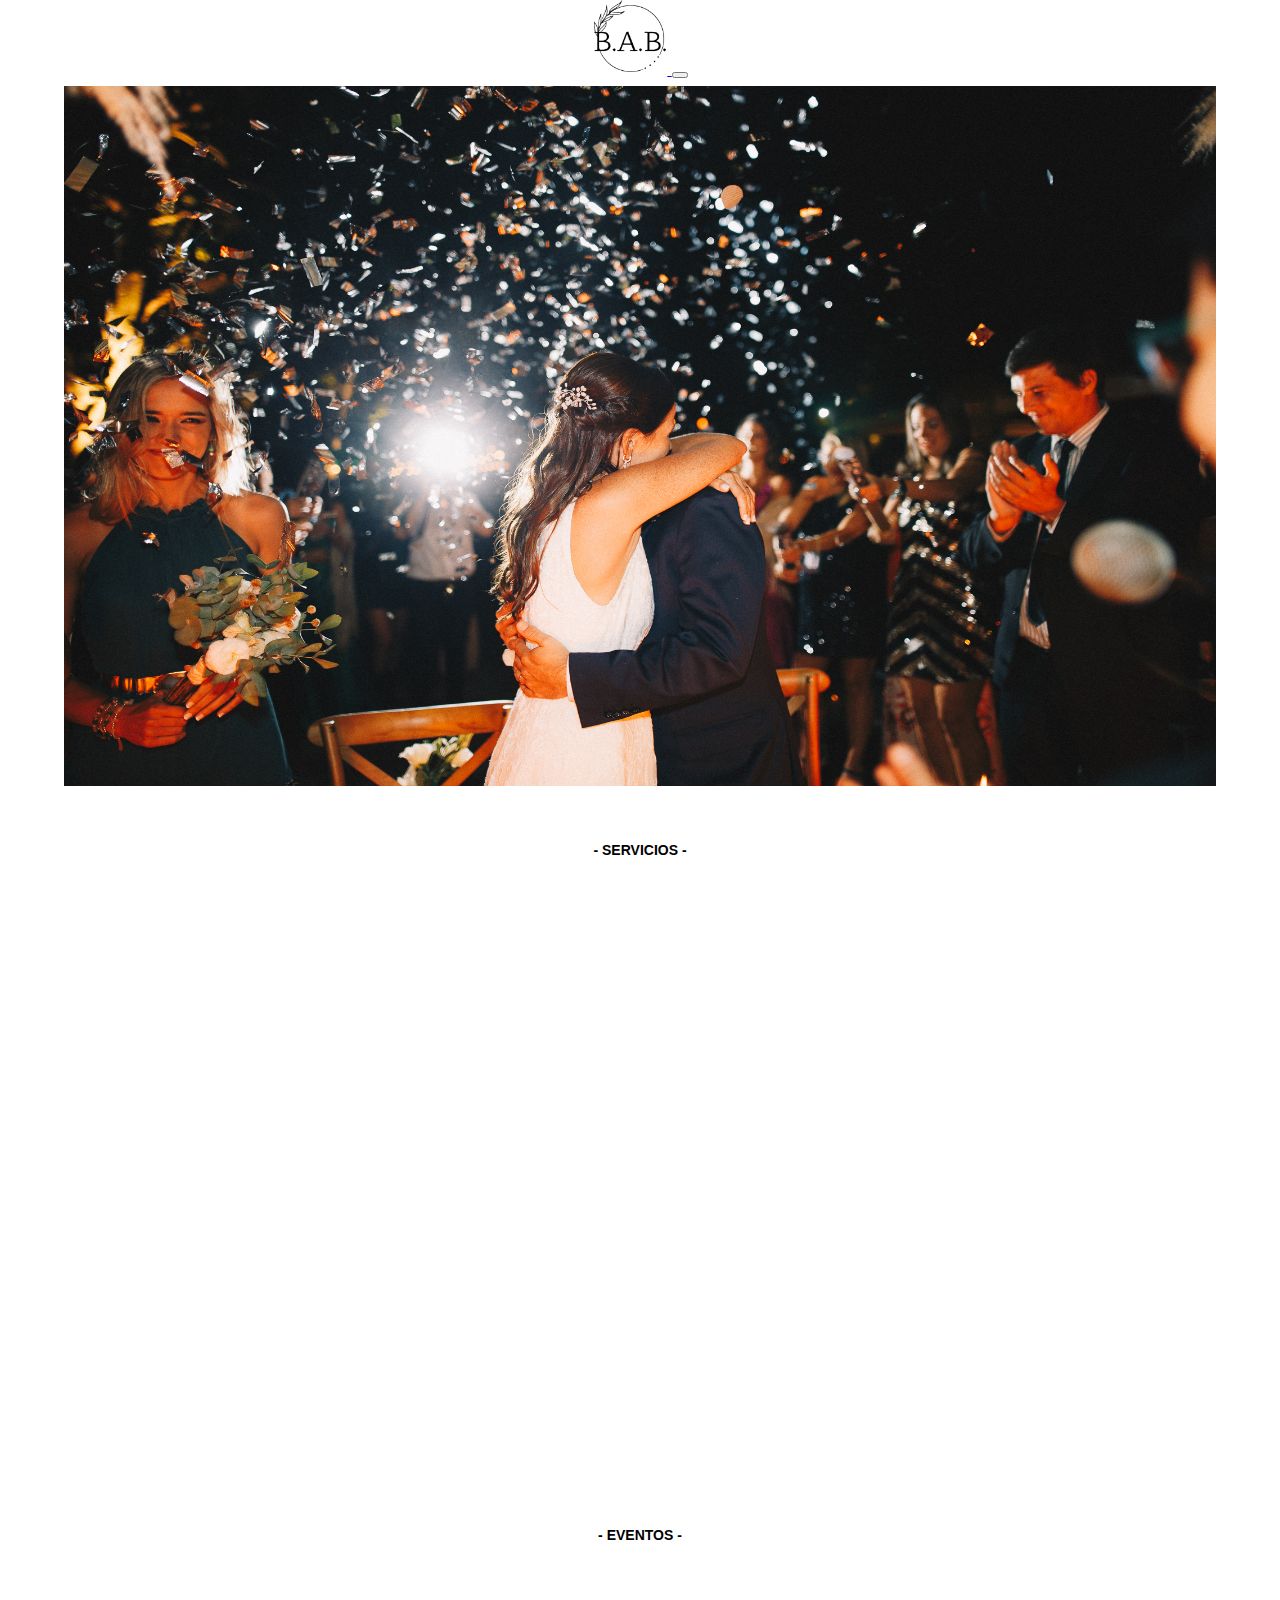
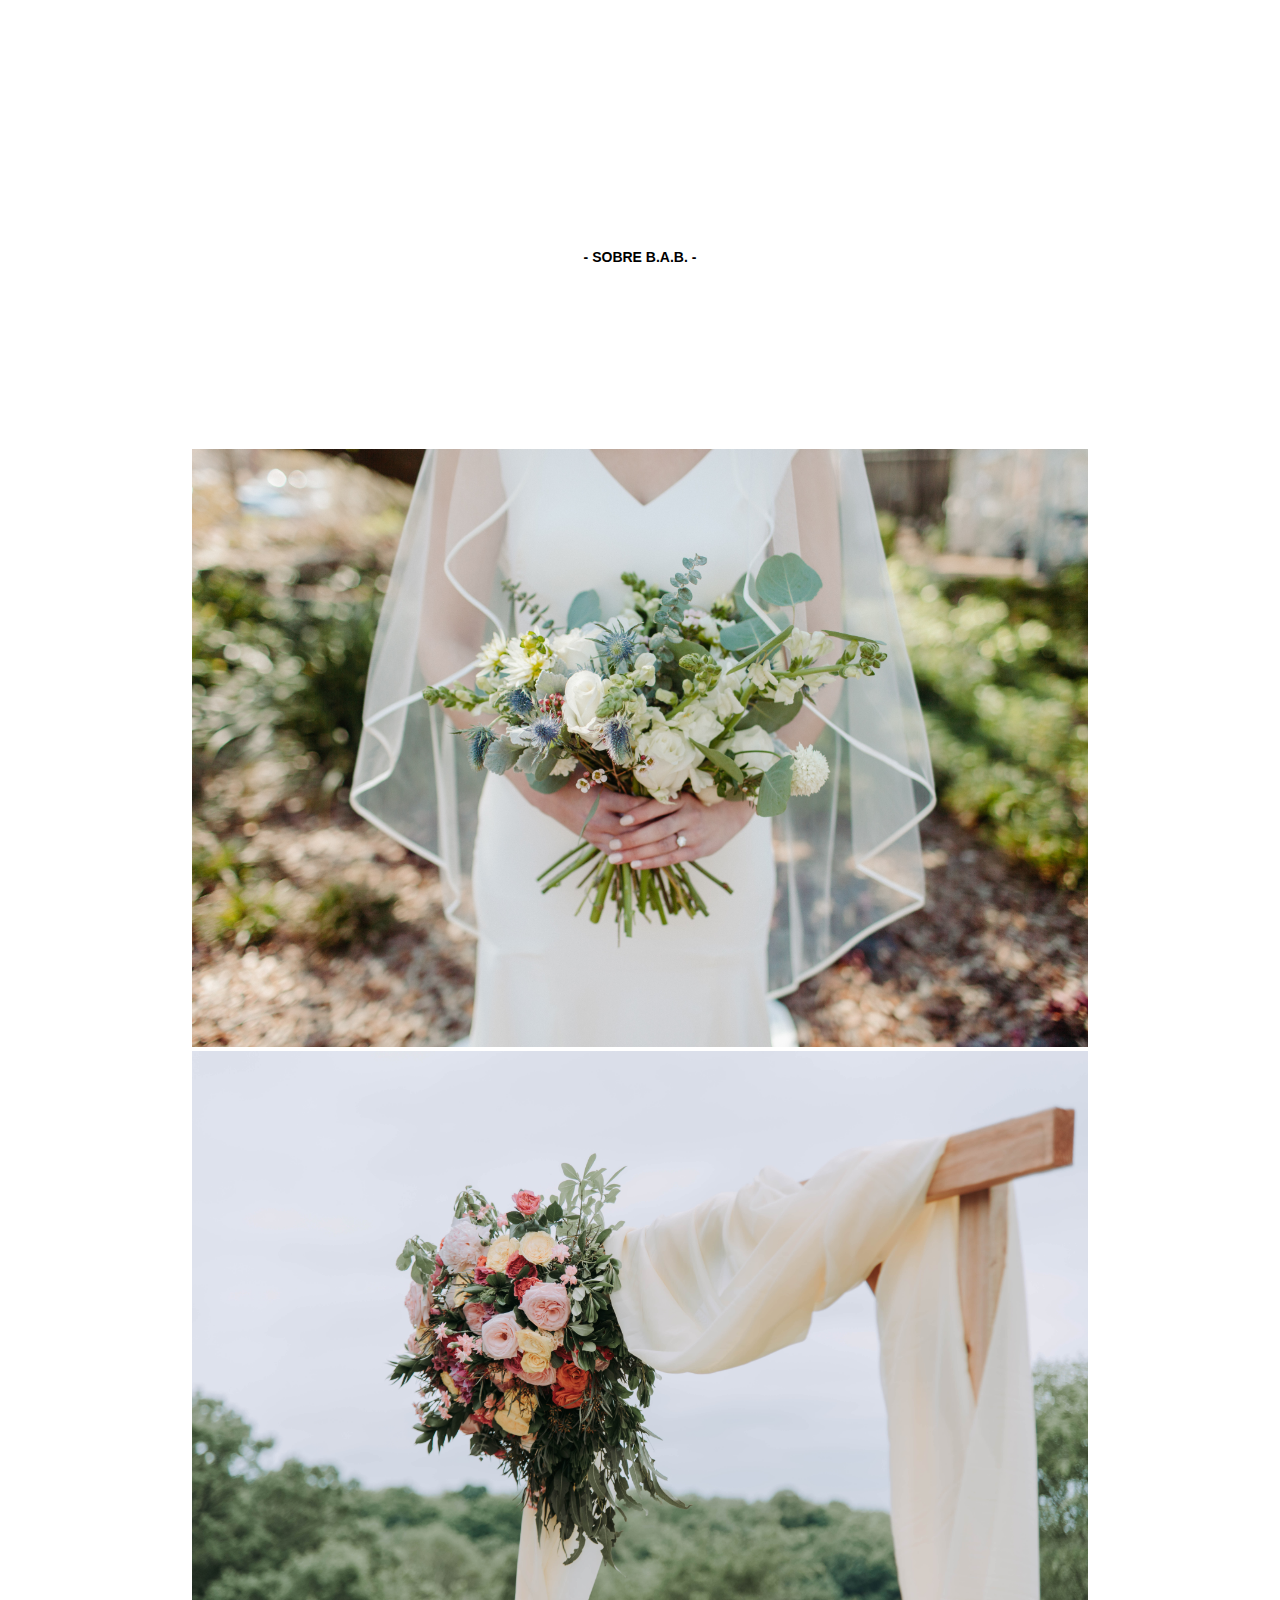
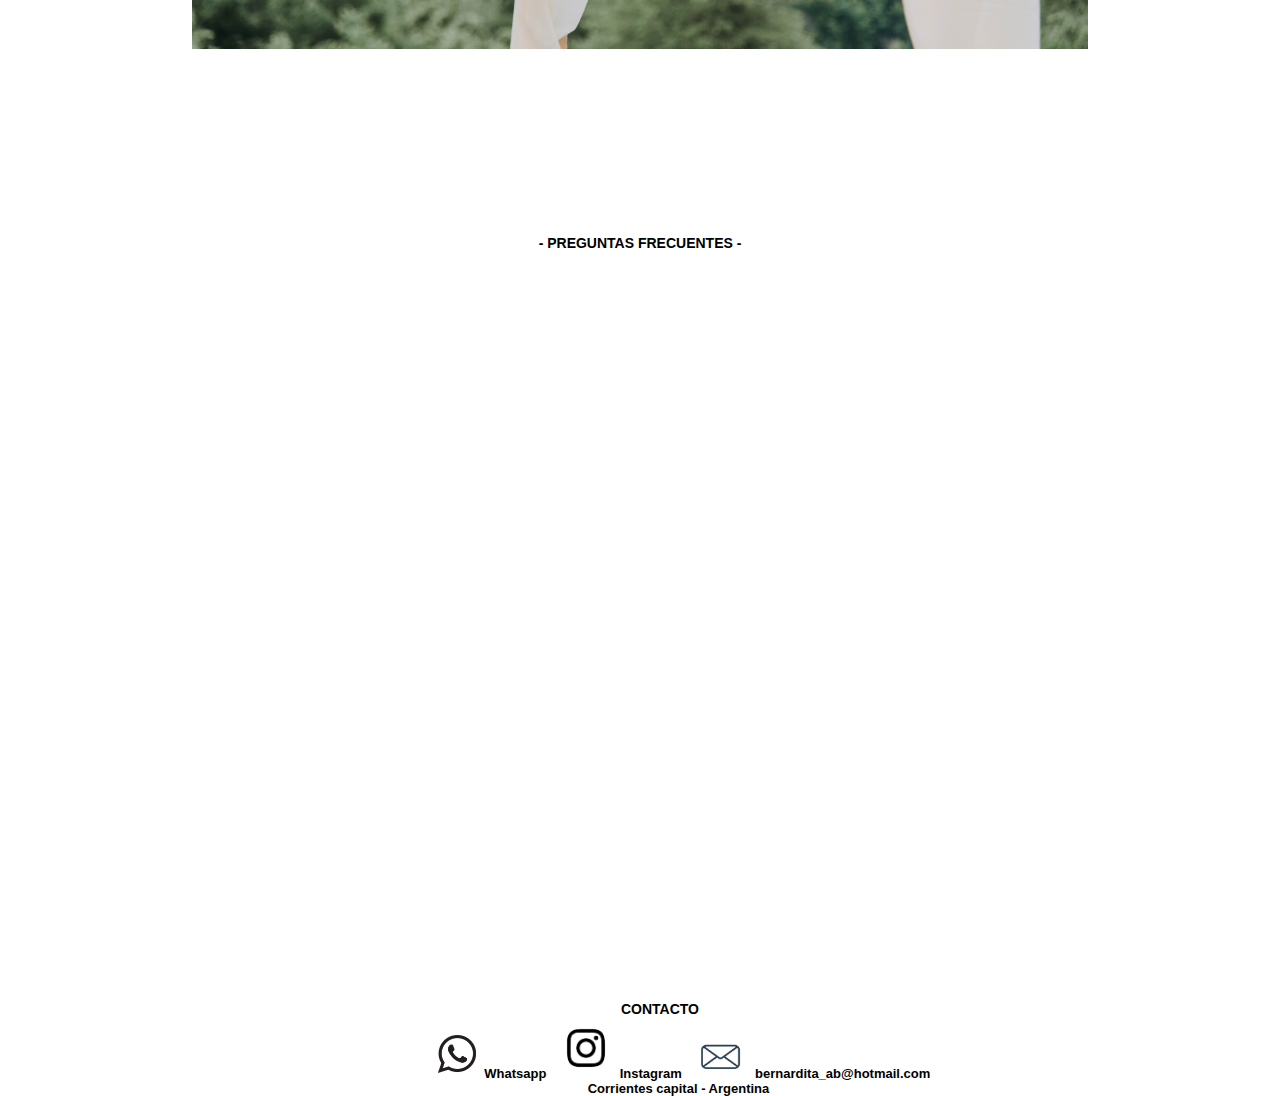
==== commit 3fdb1156: "cambios" ====
--- a/index.html
+++ b/index.html
@@ -60,15 +60,15 @@
 
 <!-- INICIO SERVICIOS -->
 
-<section>
+<section class="miservicios">
   <header>
     <h1 class="encabezado"> <a name="servicios">  - SERVICIOS -  </a></h1>
   </header>
   <div class="loquehago"> 
     <div class="imgdesc" data-aos="fade-right" data-aos-duration="2100">
       <img src="./assets/img/galeria/eventos/angeles-nahuel/Angeles_NahuelBack-51.jpg" class="preparativo" alt="">
+      <br><br>
     </div>
-    
     <div data-aos="fade-up" data-aos-easing="ease-out-cubic" data-aos-duration="2000">
       <aside>
         <h2 class="descripcion">- Wedding Planner -</h2>
--- a/assets/style/home2.css
+++ b/assets/style/home2.css
@@ -189,6 +189,10 @@
     margin: 0 auto;
 }
 
+.miservicios{
+    margin: 4%;
+}
+
 .preparativo {
     width: 100%;
     height: 100%;
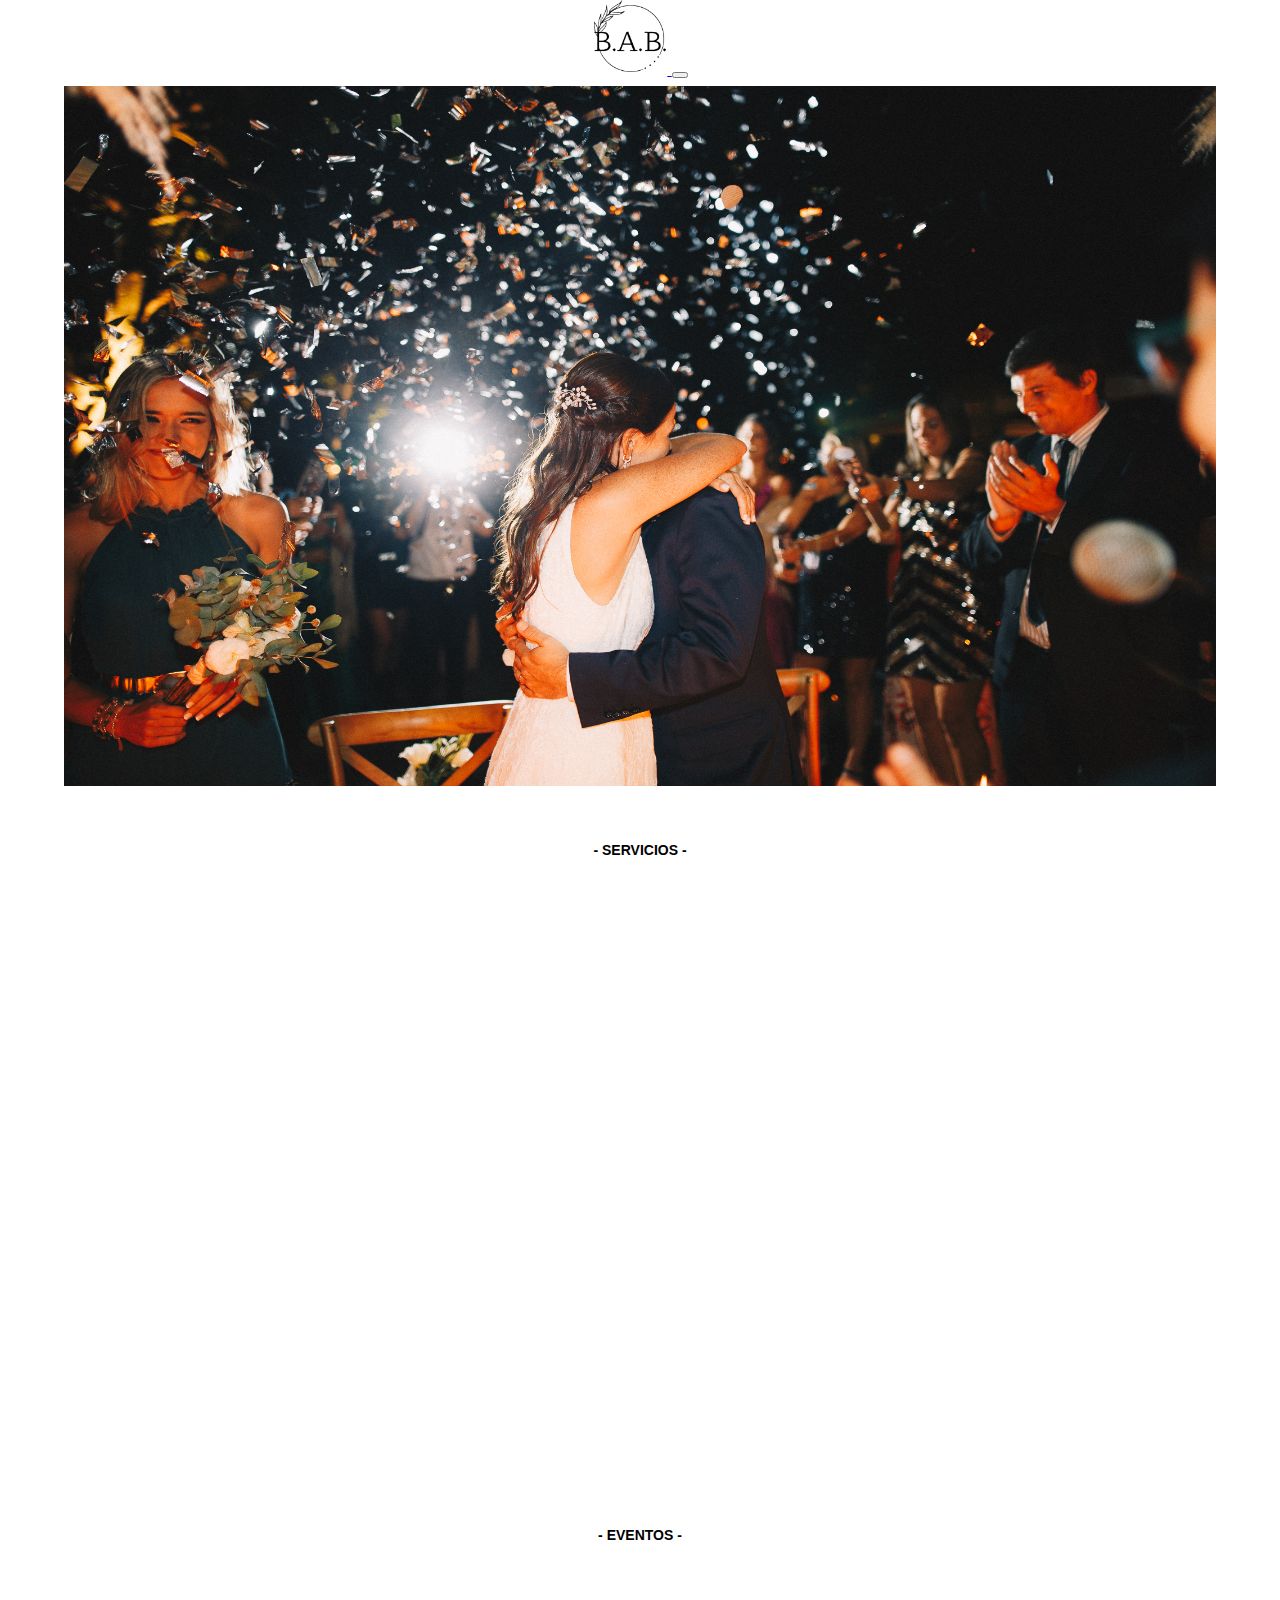
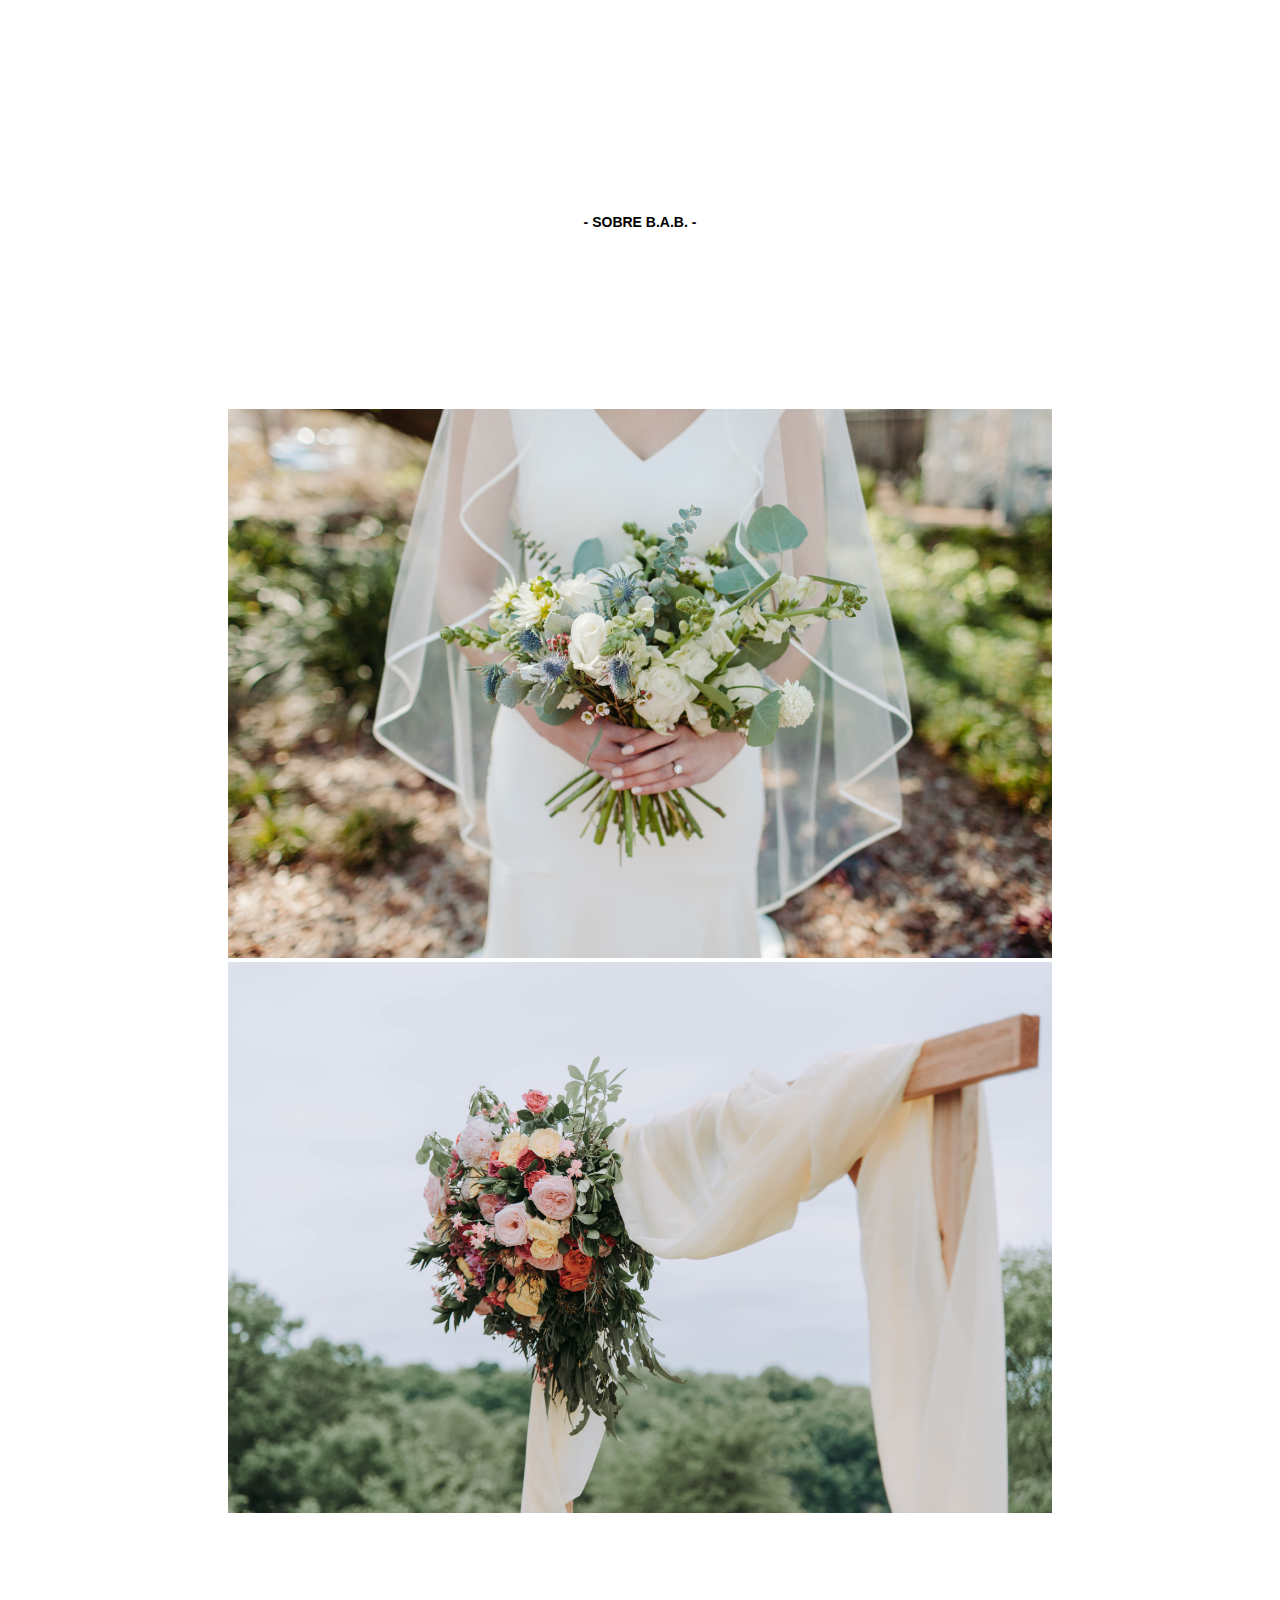
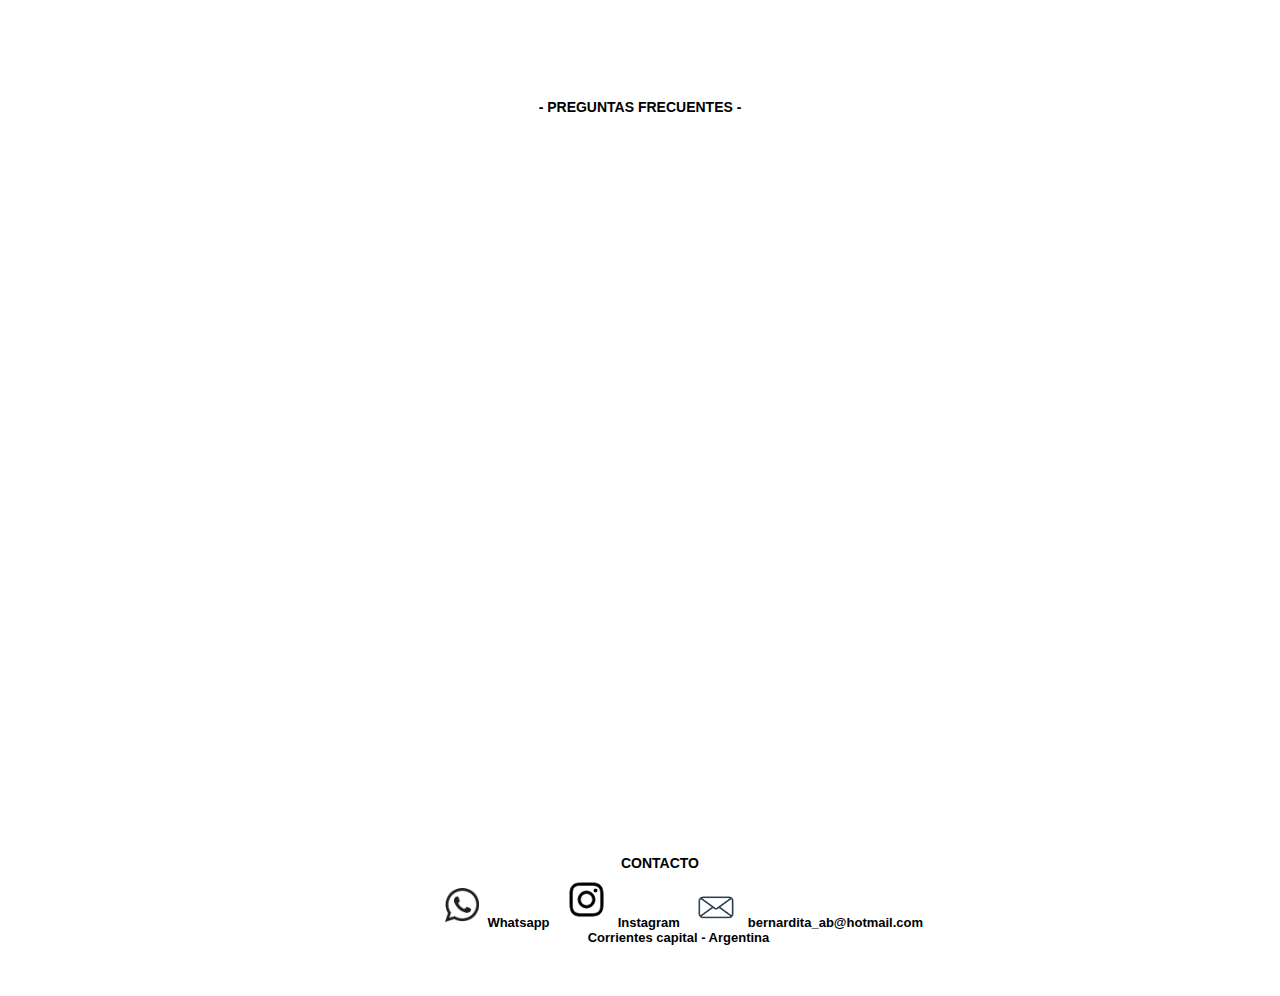
==== commit 713348c4: "cambios nav sticky" ====
--- a/index.html
+++ b/index.html
@@ -20,7 +20,6 @@
 <body>
   
   <!-- INICIO MAIN -->
-  <main>
     <nav class="navbar navbar-expand-lg sticky-top .text-white">
       <div class="container-fluid "> 
         <a class="navbar-brand" href="../index.html">
@@ -121,10 +120,10 @@
           </div>
         </div>
       
-  </section>
-  </main>
-
-<br><br>
+      </section>
+      </main>
+
+    <br><br>
   
 
 <!-- INICIO SOBRE NOSOTROS -->
@@ -134,85 +133,85 @@
       <h1 class="encabezado"> <a name="about">  - SOBRE B.A.B. -  </a></h1>
     </header>
   
-<main class="galeria">     
-  
+    
+      
+        <section class="container justify-content-evenly">
+          <div data-aos="fade-up" data-aos-easing="ease-out-cubic" data-aos-duration="2000">
+            <h1 class="titulobio"> - Quienes somos - </h1>
+          </div>
+            <div class="d-flex p-2" data-aos="fade-up" data-aos-easing="ease-out-cubic" data-aos-duration="2000">
+                <p class="sobremi">
+                  Somos un emprendimiento destinado a la organización de eventos, principalmente bodas. Trabajamos para brindar una gran variedad de proveedores para que nuestros clientes tengan la posibilidad de elegir lo que se ajuste a sus ideas, deseos y necesidades. <br><br>
+                  Nos destacamos por el tratamiento personalizado, la creatividad y originalidad al momento de realizar cada evento. Nuestro principal objetivo es satisfacer positivamente las necesidades de cada persona que se acerca a BAB, ofreciéndole seguridad y tranquilidad a través de un servicio integral.
+                </p>
+            </div>
+            <div class="d-flex p-2"  data-aos="fade-up" data-aos-easing="ease-out-cubic" data-aos-duration="2000">
+                <p class="sobremi">
+                  
+                  <br>
+                </p>
+                
+            </div>
+
+            
+        <div class="bio">
+          <div class="container">
+              <div class="row justify-content-evenly">
+              <div class="col"><img src="../assets/img/faq/nikki-gibson-4ExHGkN7fzQ-unsplash.jpg" class="aboutme animate__animated animate__fadeIn"></div>
+              <div class="col"><img src="../assets/img/faq/samantha-gades-x40Q9jrEVT0-unsplash.jpg" class="aboutme animate__animated animate__fadeIn"></div>
+              </div> <br><br>
+          </div>
+
+          <div data-aos="fade-up" data-aos-easing="ease-out-cubic" data-aos-duration="2000">
+            <h3 class="titulobio"> - Nuestros servicios - </h3>
+          </div>
+          <div class="d-flex p-2" data-aos="fade-up" data-aos-easing="ease-out-cubic" data-aos-duration="2000">
+              <p class="sobremi"> Nuestro servicio de wedding planner incluye tanto la planificación y organización de la boda, con todos los detalles previos, como también la ejecución de todo lo pautado para ese día a través de nuestra coordinación en el evento. <br>
+              Te ayudamos a optimizar tiempo y opciones a través del asesoramiento personalizado, brindándote todas las alternativas para que tengas la posibilidad de elegir de acuerdo a lo deseado y al presupuesto destinado.
+              </p>
+        </section>
+    </div>
+
+    <!-- INICIO PREGUNTAS FRECUENTES-->
+
+
+    <header>
+      <br><br><br>
+      <h1 class="encabezado"> <a name="faq">  - PREGUNTAS FRECUENTES -  </a></h1>
+    </header>
     <section class="container justify-content-evenly">
       <div data-aos="fade-up" data-aos-easing="ease-out-cubic" data-aos-duration="2000">
-        <h1 class="titulobio"> - Quienes somos - </h1>
+        <h1 class="titulobio"> - ¿Por qué contratar a una wedding planner? - </h1>
       </div>
         <div class="d-flex p-2" data-aos="fade-up" data-aos-easing="ease-out-cubic" data-aos-duration="2000">
             <p class="sobremi">
-              Somos un emprendimiento destinado a la organización de eventos, principalmente bodas. Trabajamos para brindar una gran variedad de proveedores para que nuestros clientes tengan la posibilidad de elegir lo que se ajuste a sus ideas, deseos y necesidades. <br><br>
-              Nos destacamos por el tratamiento personalizado, la creatividad y originalidad al momento de realizar cada evento. Nuestro principal objetivo es satisfacer positivamente las necesidades de cada persona que se acerca a BAB, ofreciéndole seguridad y tranquilidad a través de un servicio integral.
+                La wedding planner es una persona -o un equipo de personas- que se especializa en la organización de bodas, por lo tanto quienes contratan a una, tienen el acompañamiento de alguien que es especialista en la temática, y que los asesora y aconseja mientras planifica y coordina todo lo vinculado al evento. 
+                Además, contratando a una wedding planner se ahorra tiempo, ya que en función del presupuesto planteado, se encargará de buscar las distintas opciones para que los novios tengan la posibilidad de elegir lo que más les guste y se adapte al tipo de boda que quieren realizar. 
+                Otro punto a favor y no menos importante, es que le quita peso y estrés a los novios, permitiéndoles enfocarse en otras cuestiones, mientras la wedding planner se encarga de todo lo que no puede faltar para ese día.
+                <br>
             </p>
         </div>
-        <div class="d-flex p-2"  data-aos="fade-up" data-aos-easing="ease-out-cubic" data-aos-duration="2000">
-            <p class="sobremi">
-              
-              <br>
-            </p>
-            
-        </div>
+              <div class="loquehago"> 
+                <div data-aos="fade-up" data-aos-easing="ease-out-cubic" data-aos-duration="2000">
+                  <aside class="parrafoloquehago">
+                    <br><br>
+                    <h2 class="descripcion"> - ¿Qué hace una wedding planner? - </h2>
+                    <p class="parrafos">Es la persona encargada de la organización, planificación, coordinación y ejecución de una boda, tanto del antes, el durante y el después. Se encarga de presentar diferentes propuestas en función de lo solicitado por la pareja, como también de gestionar con los proveedores todos los servicios para el evento. Además guía y aconseja a los novios para que no quede fuera ningún detalle y, al mismo tiempo, que ellos no deban cargar con el estrés que implica la organización del casamiento.
+                      <br><br>
+                      <h3 class="descripcion">- ¿En qué momento puedo contratar a una wedding planner? - </h3>
+                      <p class="parrafos">
+                        Se puede contratar en cualquier instancia de la planificación del casamiento. Si bien la mayor parte de las personas contratan una cuando comienzan a planificar una boda, también hay quienes lo hacen a mitad de camino, cuando ya tienen algunas cuestiones cerradas, y otras más cerca del final, ya que necesitan que se supervise que todo esté en orden el día del evento. 
+                      </p><br>
+                    </aside>
+                  </div>
+                  <div class="imgfaq" data-aos="fade-right" data-aos-duration="2100">
+                  <img src="../assets/img/faq/photos-by-lanty-yMY1QE5wpyA-unsplash.jpg"        class="preparativofaq" alt="">
+                  </div>
+              </div>
 
         
-    <div class="bio">
-      <div class="container">
-          <div class="row justify-content-evenly">
-          <div class="col"><img src="../assets/img/faq/nikki-gibson-4ExHGkN7fzQ-unsplash.jpg" class="aboutme animate__animated animate__fadeIn"></div>
-          <div class="col"><img src="../assets/img/faq/samantha-gades-x40Q9jrEVT0-unsplash.jpg" class="aboutme animate__animated animate__fadeIn"></div>
-          </div> <br><br>
-      </div>
-
-      <div data-aos="fade-up" data-aos-easing="ease-out-cubic" data-aos-duration="2000">
-        <h3 class="titulobio"> - Nuestros servicios - </h3>
-      </div>
-      <div class="d-flex p-2" data-aos="fade-up" data-aos-easing="ease-out-cubic" data-aos-duration="2000">
-          <p class="sobremi"> Nuestro servicio de wedding planner incluye tanto la planificación y organización de la boda, con todos los detalles previos, como también la ejecución de todo lo pautado para ese día a través de nuestra coordinación en el evento. <br>
-          Te ayudamos a optimizar tiempo y opciones a través del asesoramiento personalizado, brindándote todas las alternativas para que tengas la posibilidad de elegir de acuerdo a lo deseado y al presupuesto destinado.
-          </p>
-    </section>
-</div>
-
-<!-- INICIO PREGUNTAS FRECUENTES-->
-
-
-<header>
-  <br><br><br>
-  <h1 class="encabezado"> <a name="faq">  - PREGUNTAS FRECUENTES -  </a></h1>
-</header>
-<section class="container justify-content-evenly">
-  <div data-aos="fade-up" data-aos-easing="ease-out-cubic" data-aos-duration="2000">
-    <h1 class="titulobio"> - ¿Por qué contratar a una wedding planner? - </h1>
-  </div>
-    <div class="d-flex p-2" data-aos="fade-up" data-aos-easing="ease-out-cubic" data-aos-duration="2000">
-        <p class="sobremi">
-            La wedding planner es una persona -o un equipo de personas- que se especializa en la organización de bodas, por lo tanto quienes contratan a una, tienen el acompañamiento de alguien que es especialista en la temática, y que los asesora y aconseja mientras planifica y coordina todo lo vinculado al evento. 
-            Además, contratando a una wedding planner se ahorra tiempo, ya que en función del presupuesto planteado, se encargará de buscar las distintas opciones para que los novios tengan la posibilidad de elegir lo que más les guste y se adapte al tipo de boda que quieren realizar. 
-            Otro punto a favor y no menos importante, es que le quita peso y estrés a los novios, permitiéndoles enfocarse en otras cuestiones, mientras la wedding planner se encarga de todo lo que no puede faltar para ese día.
-            <br>
-        </p>
-    </div>
-          <div class="loquehago"> 
-            <div data-aos="fade-up" data-aos-easing="ease-out-cubic" data-aos-duration="2000">
-              <aside class="parrafoloquehago">
-                <br><br>
-                <h2 class="descripcion"> - ¿Qué hace una wedding planner? - </h2>
-                <p class="parrafos">Es la persona encargada de la organización, planificación, coordinación y ejecución de una boda, tanto del antes, el durante y el después. Se encarga de presentar diferentes propuestas en función de lo solicitado por la pareja, como también de gestionar con los proveedores todos los servicios para el evento. Además guía y aconseja a los novios para que no quede fuera ningún detalle y, al mismo tiempo, que ellos no deban cargar con el estrés que implica la organización del casamiento.
-                  <br><br>
-                  <h3 class="descripcion">- ¿En qué momento puedo contratar a una wedding planner? - </h3>
-                  <p class="parrafos">
-                    Se puede contratar en cualquier instancia de la planificación del casamiento. Si bien la mayor parte de las personas contratan una cuando comienzan a planificar una boda, también hay quienes lo hacen a mitad de camino, cuando ya tienen algunas cuestiones cerradas, y otras más cerca del final, ya que necesitan que se supervise que todo esté en orden el día del evento. 
-                  </p><br>
-                </aside>
-              </div>
-              <div class="imgfaq" data-aos="fade-right" data-aos-duration="2100">
-               <img src="../assets/img/faq/photos-by-lanty-yMY1QE5wpyA-unsplash.jpg"        class="preparativofaq" alt="">
-              </div>
-          </div>
-
-    
-</section>
-</div>
+      </section>
+      </div>
 
 
 </main>
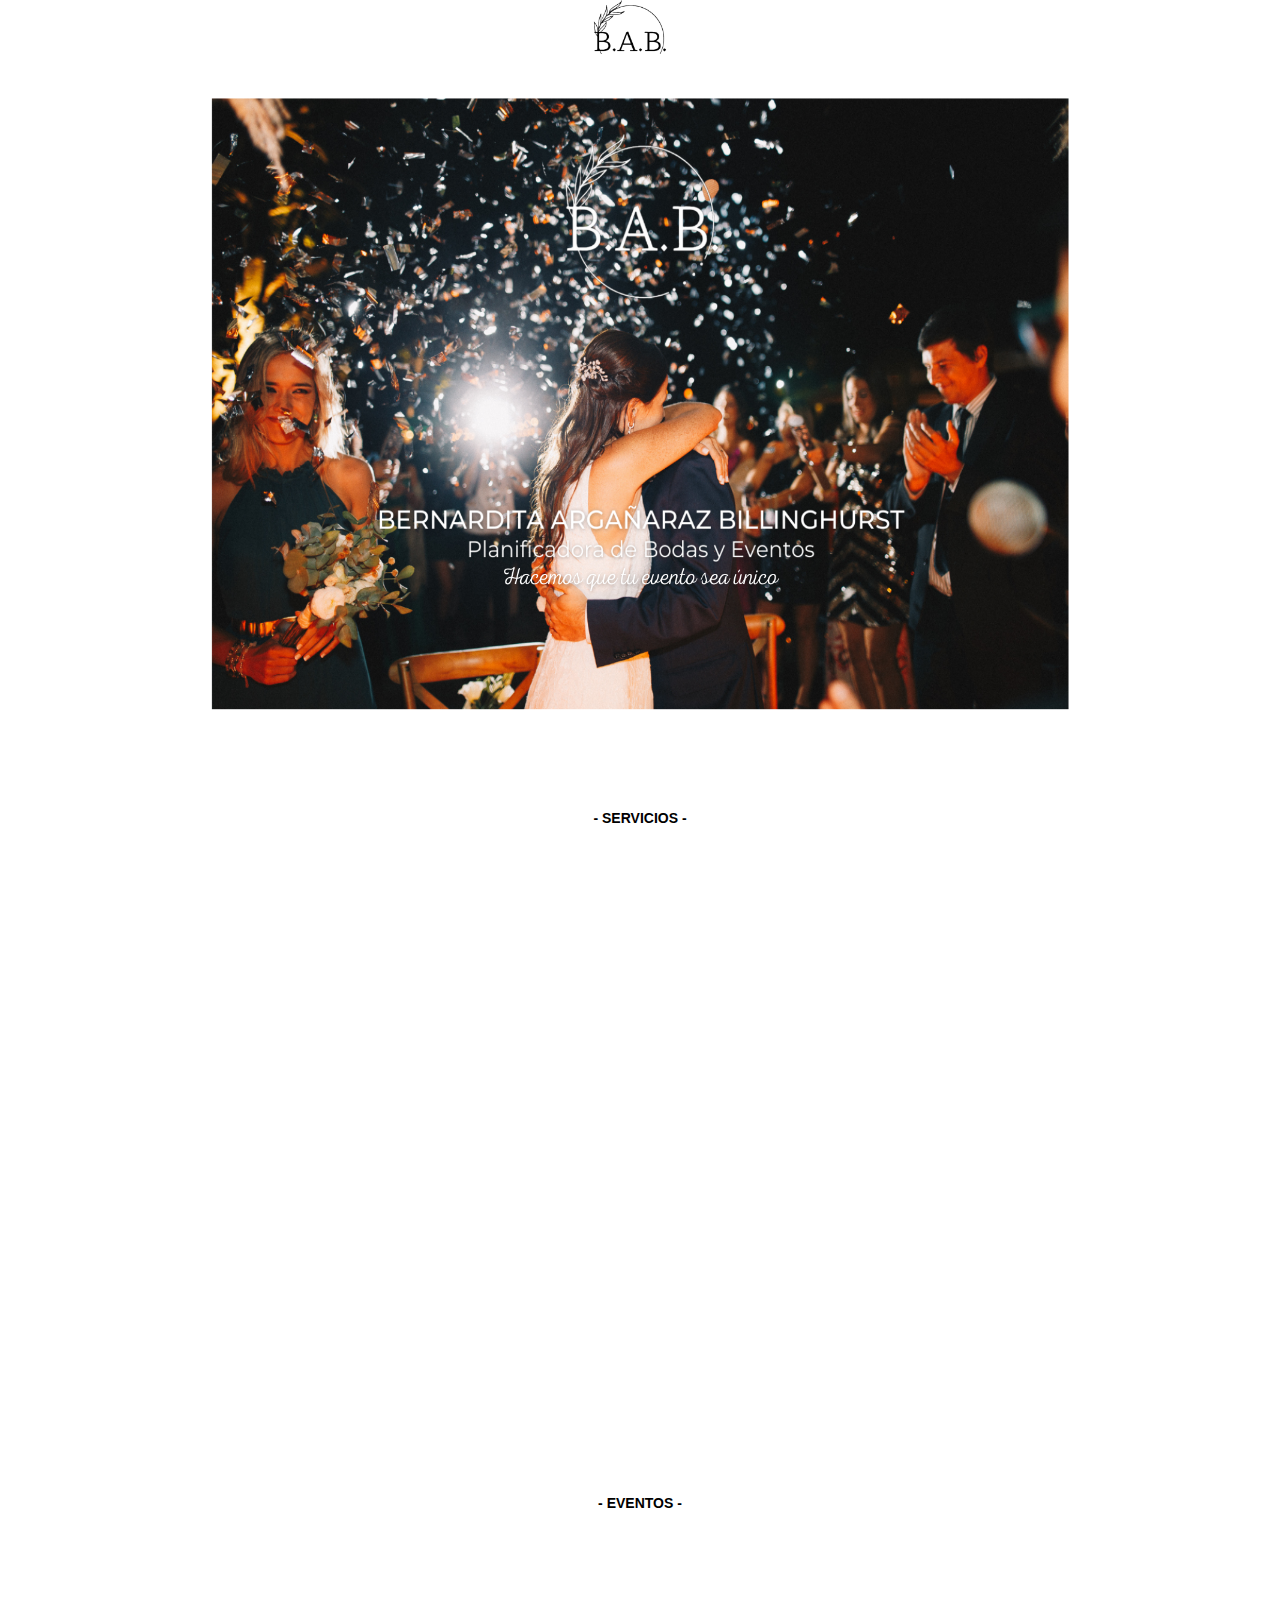
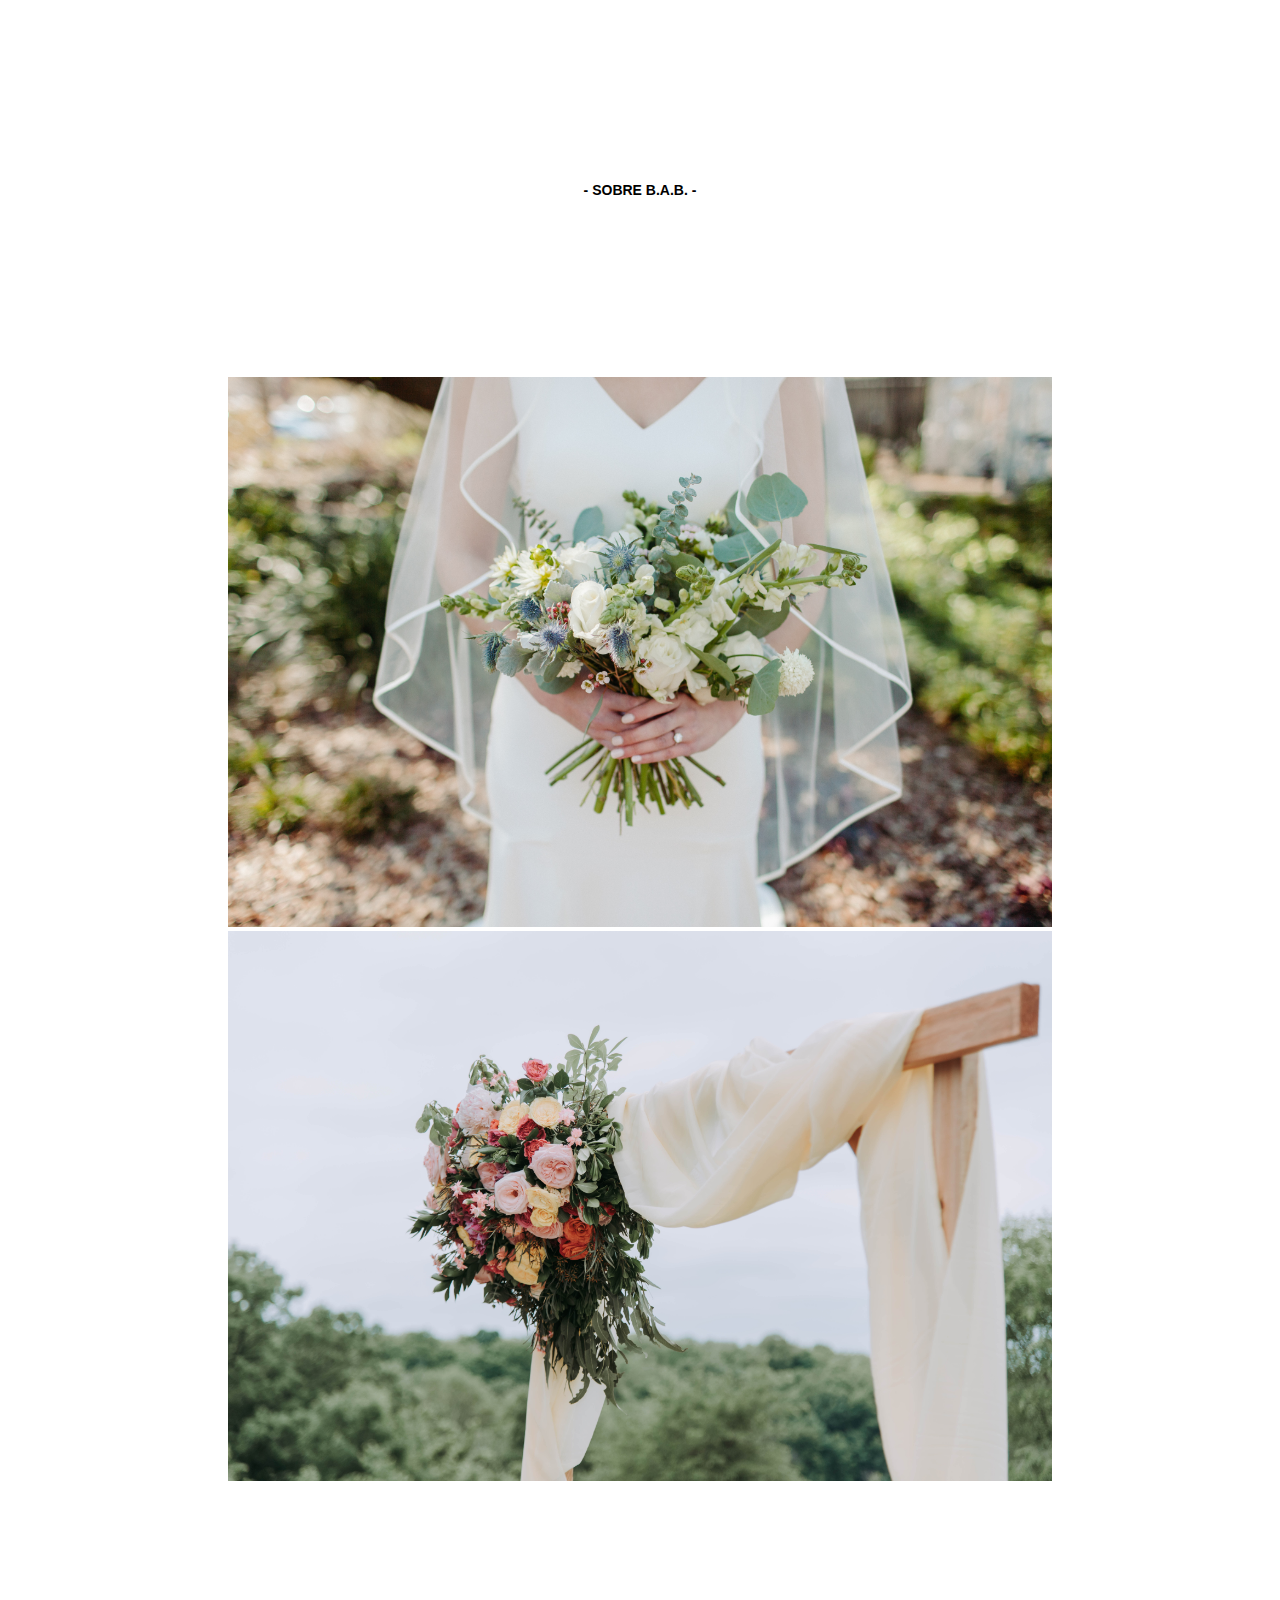
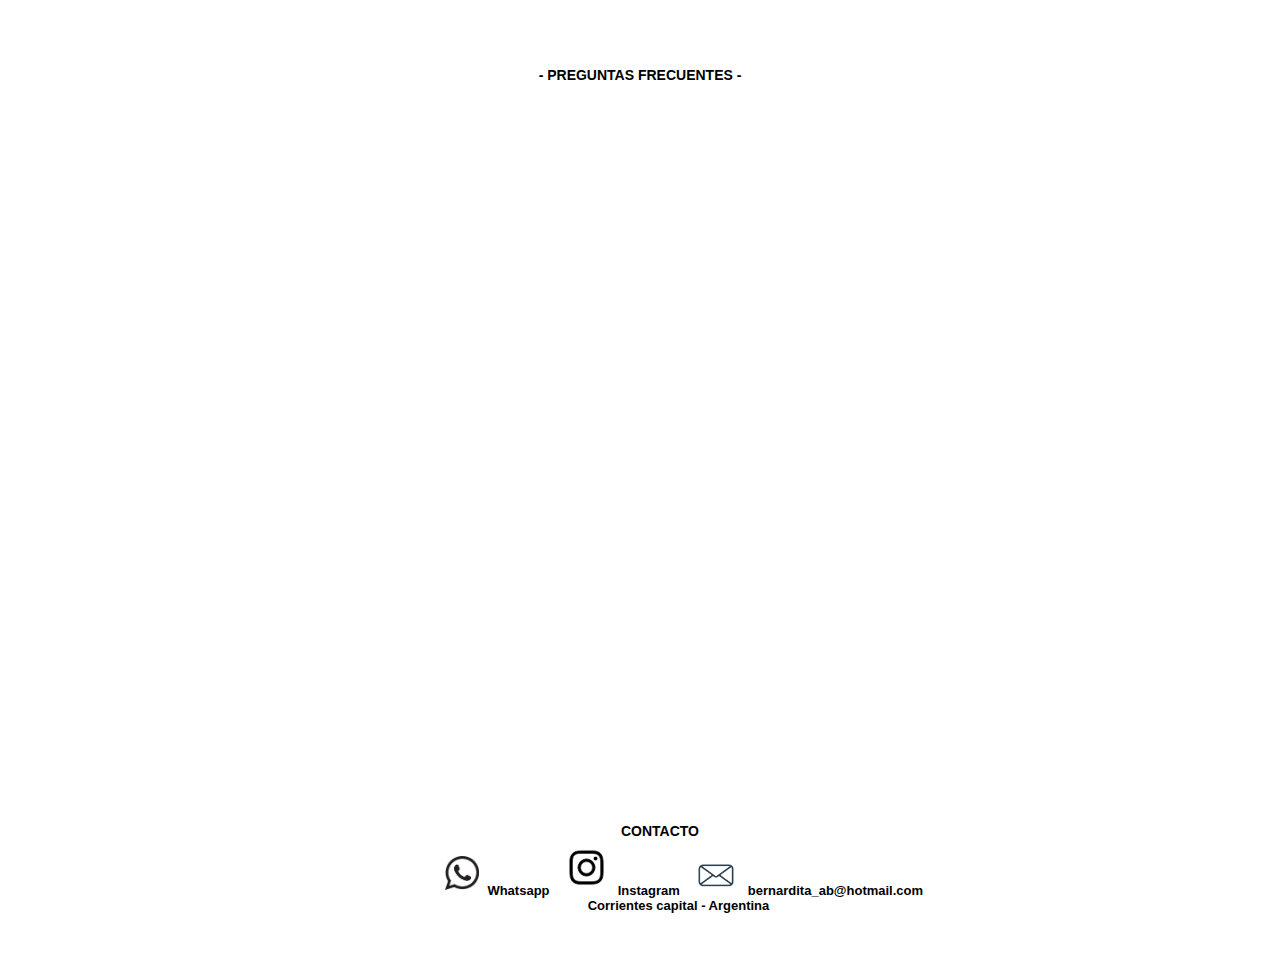
==== commit dd46060d: "cambios" ====
--- a/index.html
+++ b/index.html
@@ -52,7 +52,7 @@
     
       <div class="main-img">
           <div class="contenedorimg  animate__animated animate__fadeIn">
-            <img src="./assets/img/galeria/eventos/angeles-nahuel/Angeles_NahuelCivil-131.jpg" class="imgmain">
+            <img src="./assets/img/galeria/eventos/angeles-nahuel/inicio.png" class="imgmain">
           </div>
        </div>
 
--- a/assets/style/home2.css
+++ b/assets/style/home2.css
@@ -45,7 +45,7 @@
 .navbar{
     background-color: rgba(255, 255, 255, 0.808);
     height: 80px;
-    margin-bottom: 1.5%;
+    margin-bottom: -2%;
     text-align: center;
     justify-content: center;
 }
@@ -420,7 +420,14 @@
         padding: 0 auto; 
         }
 
-        
+    img.preparativo{
+        width: 60%;
+        align-items: center;
+    }
+
+    div.imgdesc.aos-init.aos-animate{
+        margin-left: 30%;
+    }
         
     img.imgcontacto3{
         width: 8%;
@@ -491,7 +498,10 @@
         height: 100%;
      }
 
-
+     img.preparativo{
+        width: 60%;
+        align-items: center;
+    }
 
      .main-img{
         display: flex;
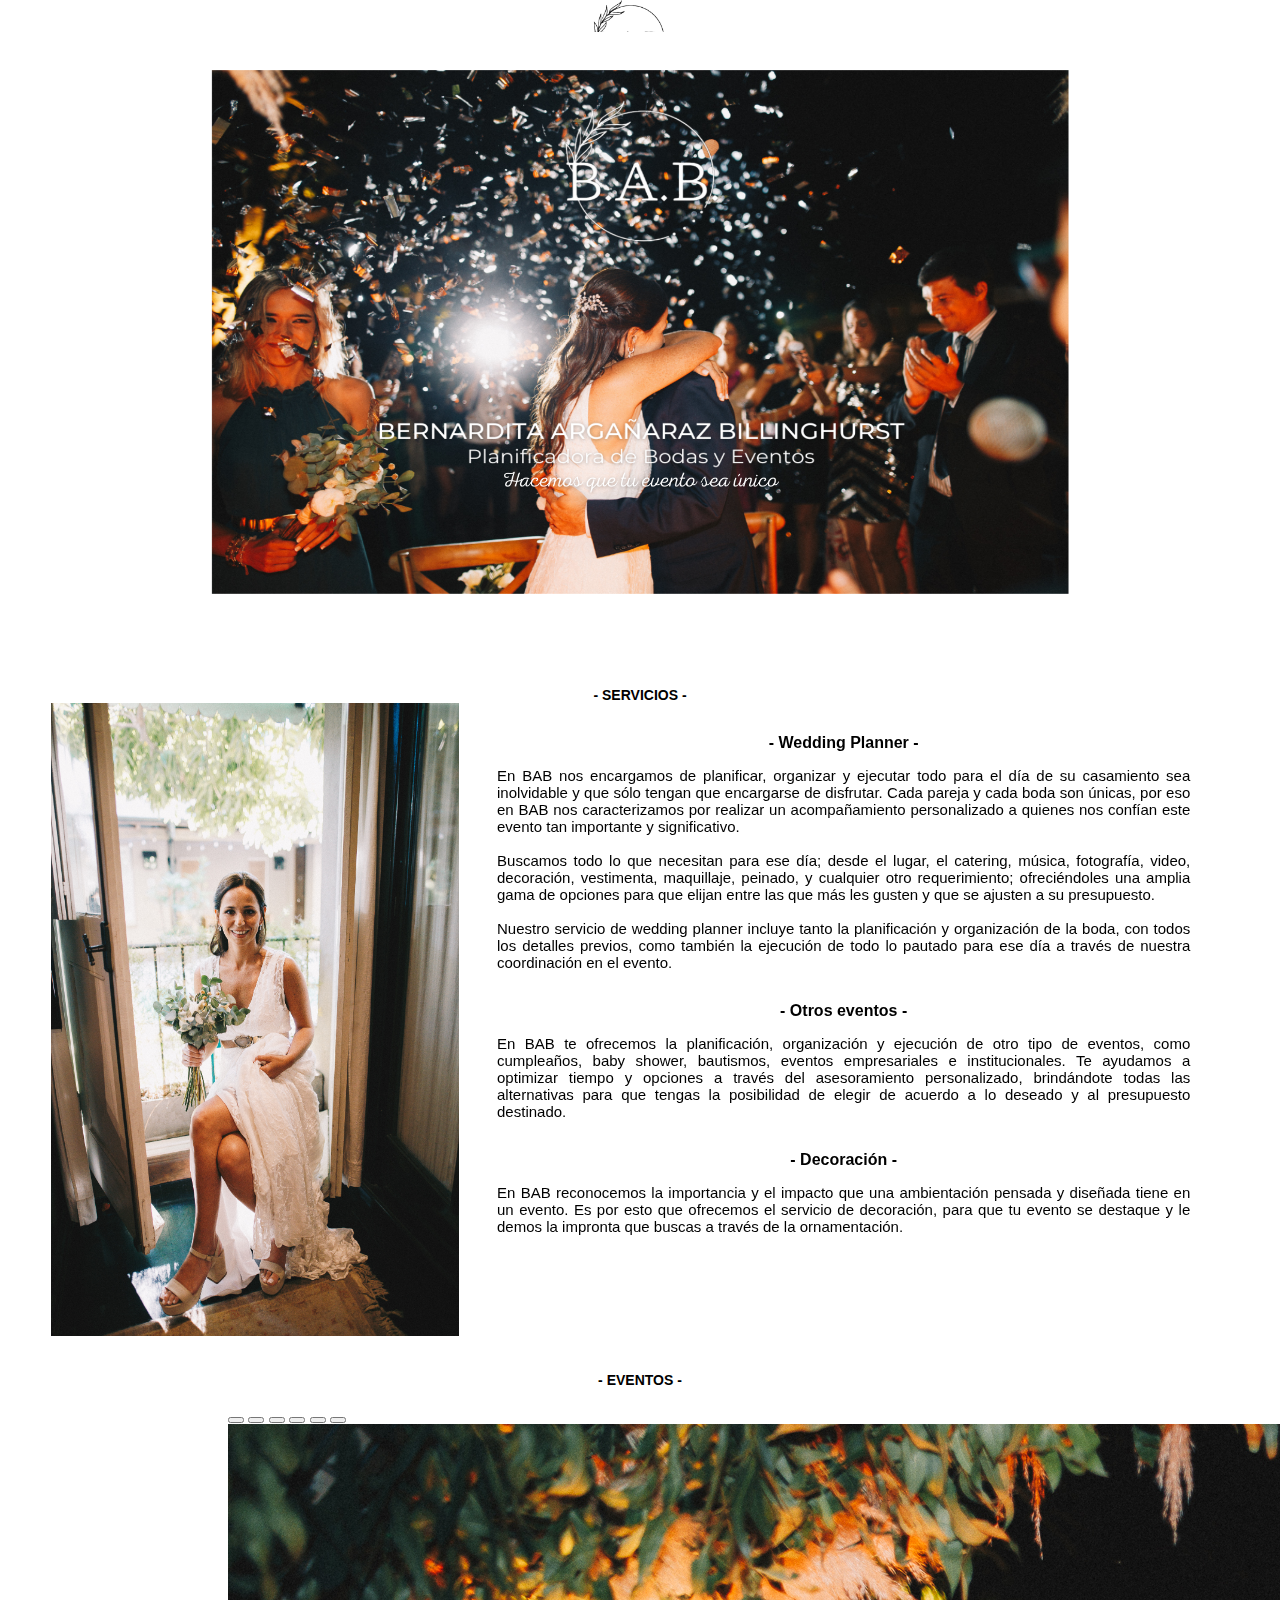
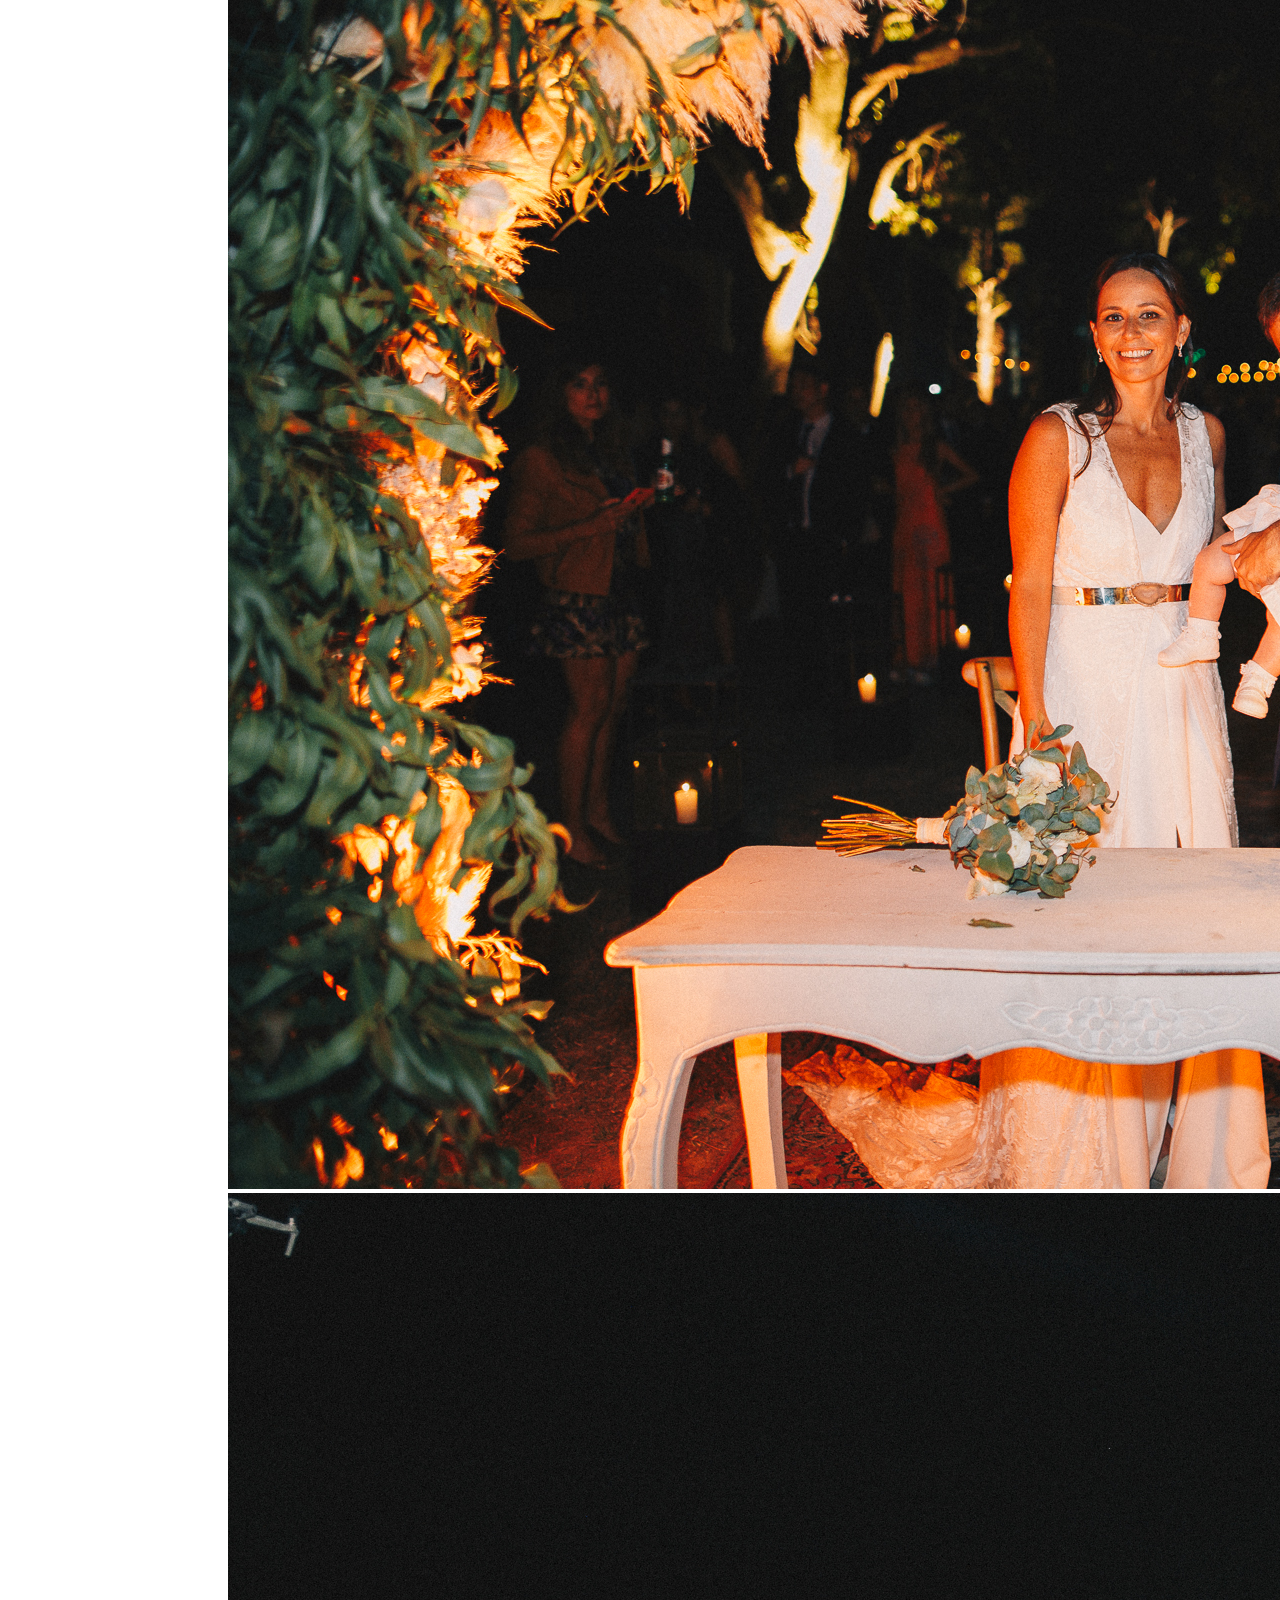
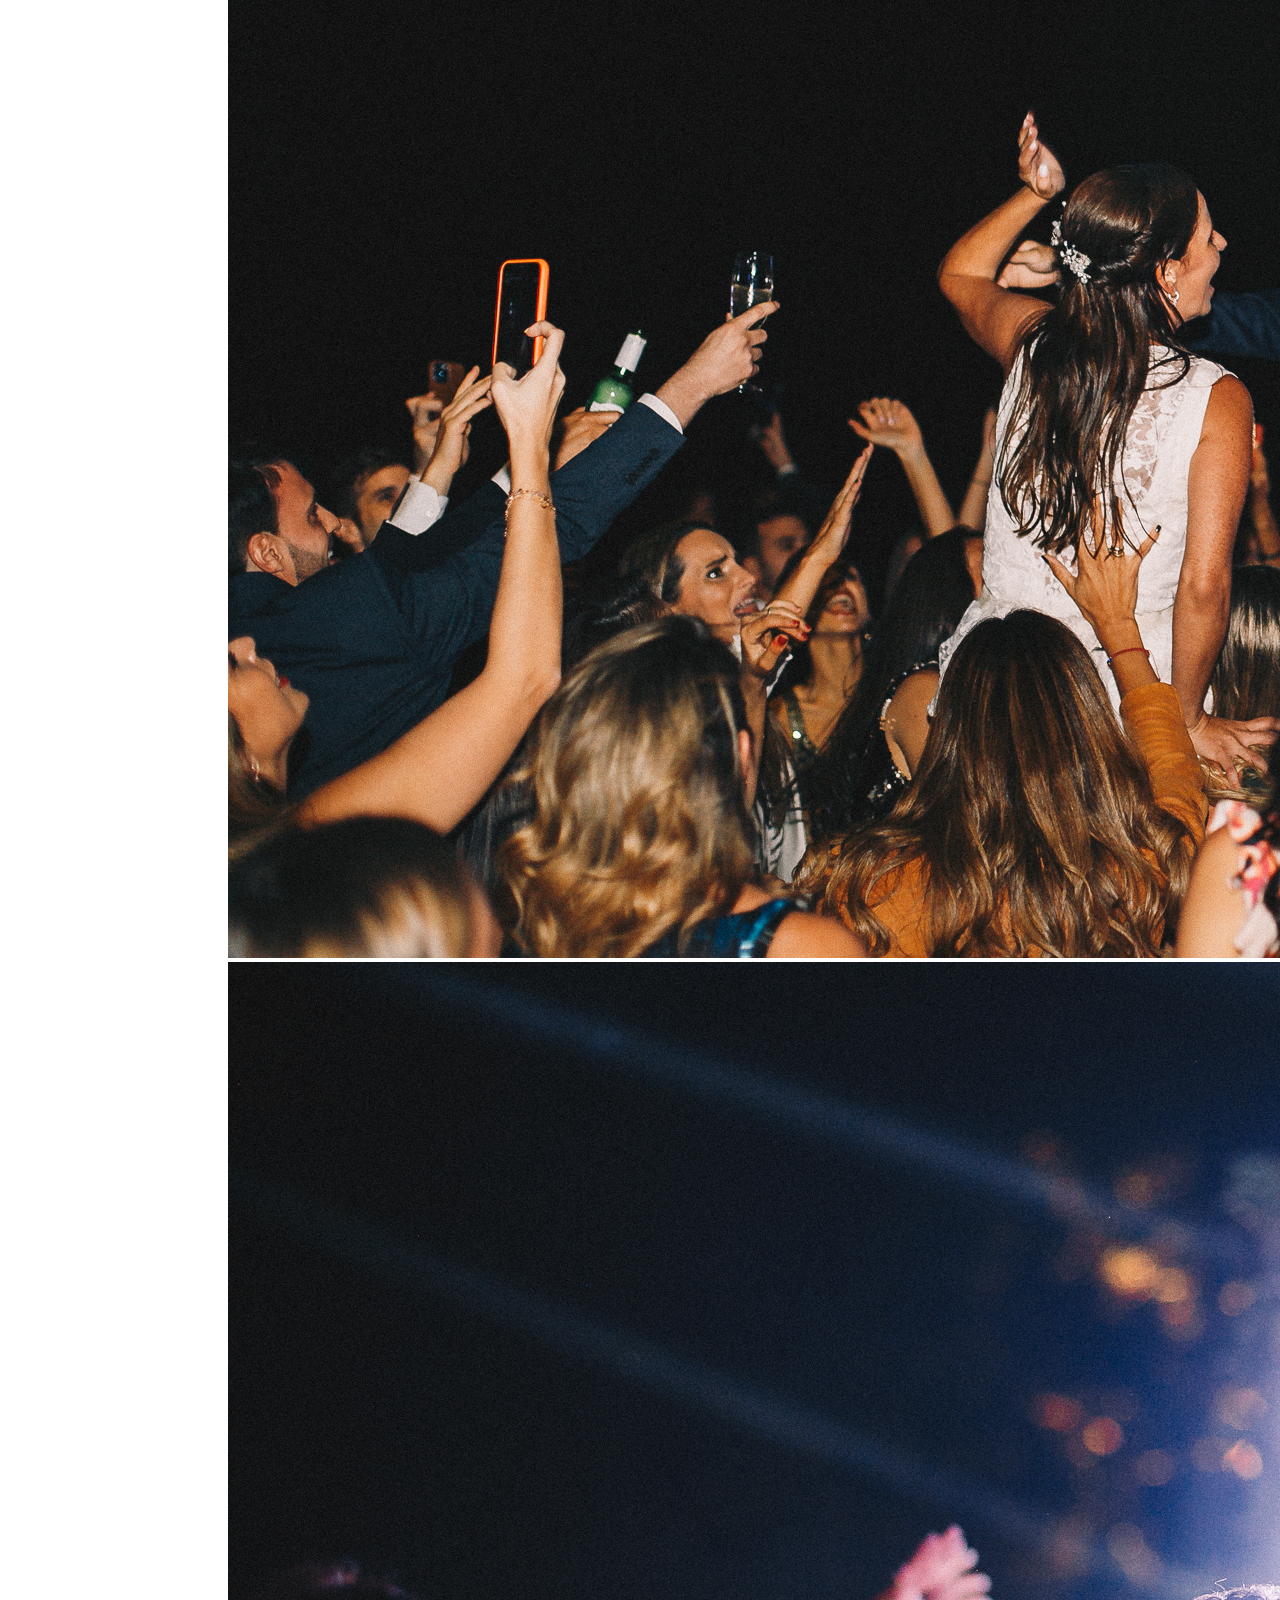
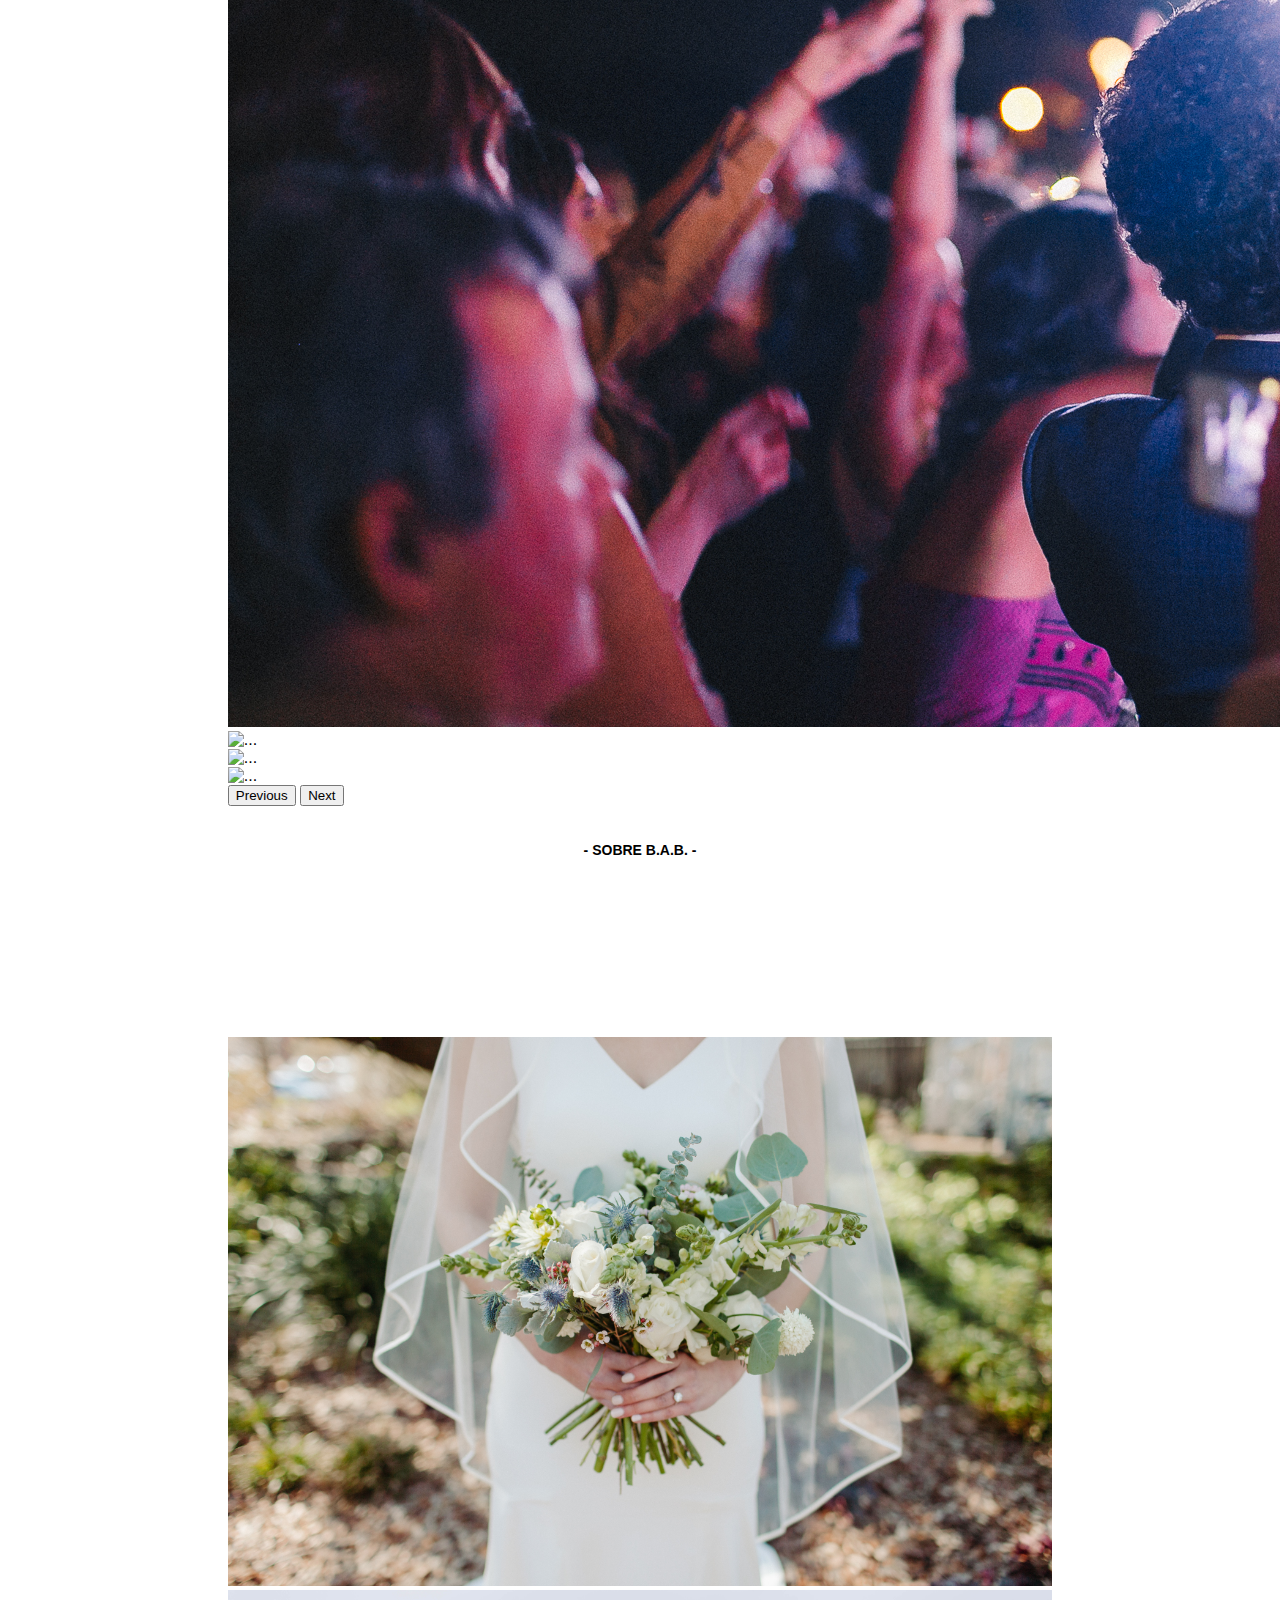
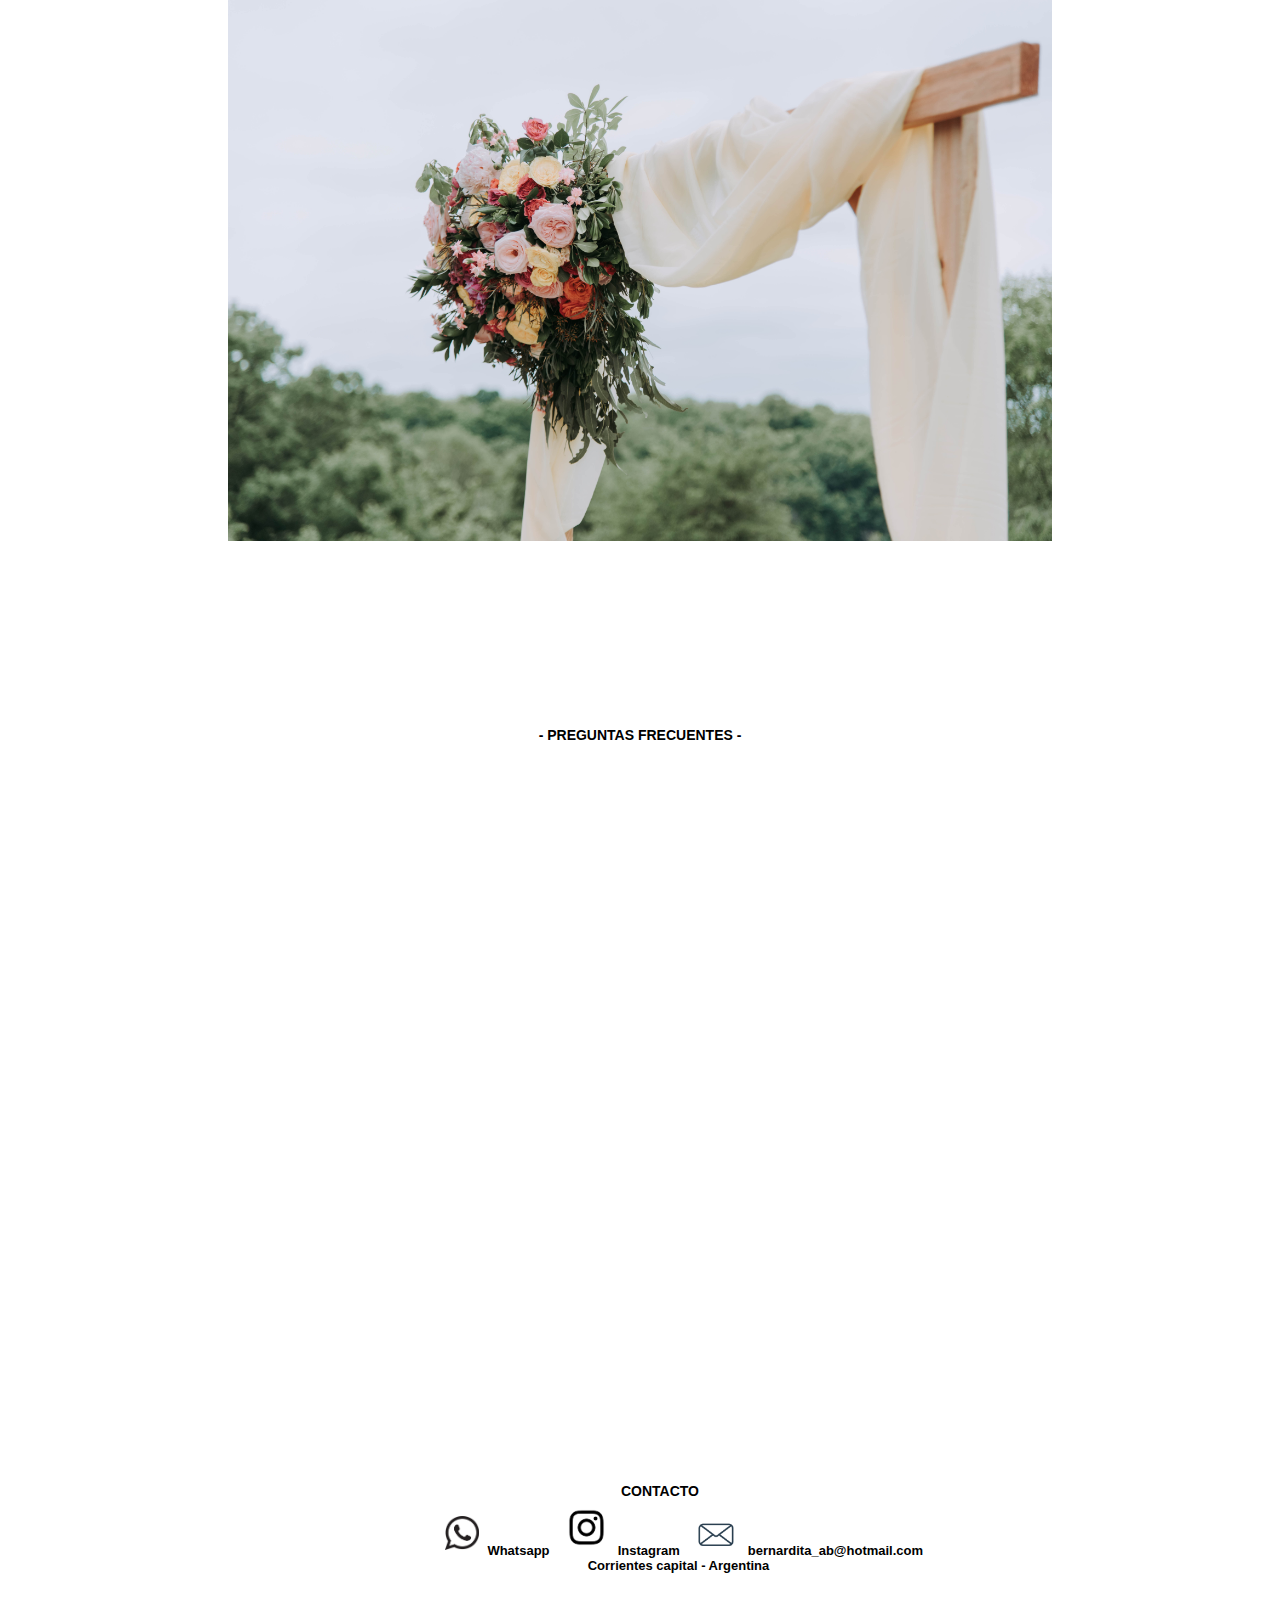
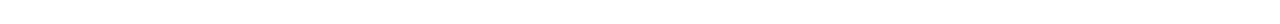
==== commit 70cd920c: "carrusel" ====
--- a/index.html
+++ b/index.html
@@ -101,24 +101,47 @@
         </header>
       </div>
       <br>
-        <div class="fotosmini" data-aos="fade-in" data-aos-easing="ease-out-cubic" data-aos-duration="2200">
-          <div class="contenedorgrande">
-            <div class="contenedor">
-              <img class="img-sec" src="../assets/img/hor/deco_patagonia.jpeg" alt="">
-            </div>
-            <div class="contenedor">
-              <img class="img-sec" src="../assets/img/hor/pergola.jpeg" alt="">
-            </div>
-          </div>
-          <div class="contenedorgrande">
-            <div class="contenedor">
-              <img class="img-sec" src="../assets/img/hor/altar.jpeg" alt="">
-            </div>
-            <div class="contenedor">
-              <img class="img-sec" src="../assets/img/hor/mesa_salada.jpeg" alt="" >
-            </div>
-          </div>
-        </div>
+
+      <div class="carrusel">
+          <div id="carouselExampleIndicators" class="carousel slide" data-bs-ride="true">
+            <div class="carousel-indicators">
+              <button type="button" data-bs-target="#carouselExampleIndicators" data-bs-slide-to="0" class="active" aria-current="true" aria-label="Slide 1"></button>
+              <button type="button" data-bs-target="#carouselExampleIndicators" data-bs-slide-to="1" aria-label="Slide 2"></button>
+              <button type="button" data-bs-target="#carouselExampleIndicators" data-bs-slide-to="2" aria-label="Slide 3"></button>
+              <button type="button" data-bs-target="#carouselExampleIndicators" data-bs-slide-to="3" class="active" aria-current="true" aria-label="Slide 4"></button>
+              <button type="button" data-bs-target="#carouselExampleIndicators" data-bs-slide-to="4" aria-label="Slide 5"></button>
+              <button type="button" data-bs-target="#carouselExampleIndicators" data-bs-slide-to="5" aria-label="Slide 6"></button>
+            </div>
+            <div class="carousel-inner">
+              <div class="carousel-item active">
+                <img src="./assets/img/galeria/eventos/angeles-nahuel/Angeles_NahuelCivil-68.jpg" class="d-block w-100" alt="...">
+              </div>
+              <div class="carousel-item">
+                <img src="./assets/img/galeria/eventos/angeles-nahuel/Angeles_NahuelFiesta-202.jpg" class="d-block w-100" alt="...">
+              </div>
+              <div class="carousel-item">
+                <img src="./assets/img/galeria/eventos/angeles-nahuel/Angeles_NahuelFiesta-203.jpg" class="d-block w-100" alt="...">
+              </div>
+              <div class="carousel-item active">
+                <img src="./assets/img/galeria/eventos/casamiento-patagonia/CASAMIENTO-77.jpg" class="d-block w-100" alt="...">
+              </div>
+              <div class="carousel-item">
+                <img src="./assets/img/galeria/eventos/casamiento-patagonia/CASAMIENTO-180.jpg" class="d-block w-100" alt="...">
+              </div>
+              <div class="carousel-item">
+                <img src="./assets/img/galeria/eventos//casamiento-patagonia/CASAMIENTO-341.jpg" class="d-block w-100" alt="...">
+              </div>
+            </div>
+            <button class="carousel-control-prev" type="button" data-bs-target="#carouselExampleIndicators" data-bs-slide="prev">
+              <span class="carousel-control-prev-icon" aria-hidden="true"></span>
+              <span class="visually-hidden">Previous</span>
+            </button>
+            <button class="carousel-control-next" type="button" data-bs-target="#carouselExampleIndicators" data-bs-slide="next">
+              <span class="carousel-control-next-icon" aria-hidden="true"></span>
+              <span class="visually-hidden">Next</span>
+            </button>
+          </div>
+       </div>
       
       </section>
       </main>
--- a/assets/style/home2.css
+++ b/assets/style/home2.css
@@ -44,8 +44,8 @@
 
 .navbar{
     background-color: rgba(255, 255, 255, 0.808);
-    height: 80px;
-    margin-bottom: -2%;
+    height: 70px;
+    margin-bottom: -3%;
     text-align: center;
     justify-content: center;
 }
@@ -54,8 +54,8 @@
     font-size: 15px;
 }
 .iconobab{
-    width:85px;
-    height:75px; 
+    width:65px;
+    height:55px; 
 }
 
 div.container-fluid{
@@ -77,7 +77,6 @@
 
 
 a.nav-link:hover{
-
     color: rgb(0, 0, 0);
     -webkit-text-stroke: 0.2px rgb(255, 255, 255);
     transition:all .5s ease-in-out
@@ -111,20 +110,16 @@
 
 .imgmain{
     width: 100%;
-    height: 700px;
+    height: 600px;
 }
 
 .titulobio{
     text-align: center;
 }
 
-.fotosmini{
-    display: flex ;
-    flex-wrap: wrap;
-    flex-direction: row;
-    margin-bottom: 1rem;
-    align-items: center;
-    justify-content: center;
+.carrusel{
+    width: 70%;
+    margin: 0 auto;
 }
 
 .contenedorgrande{
